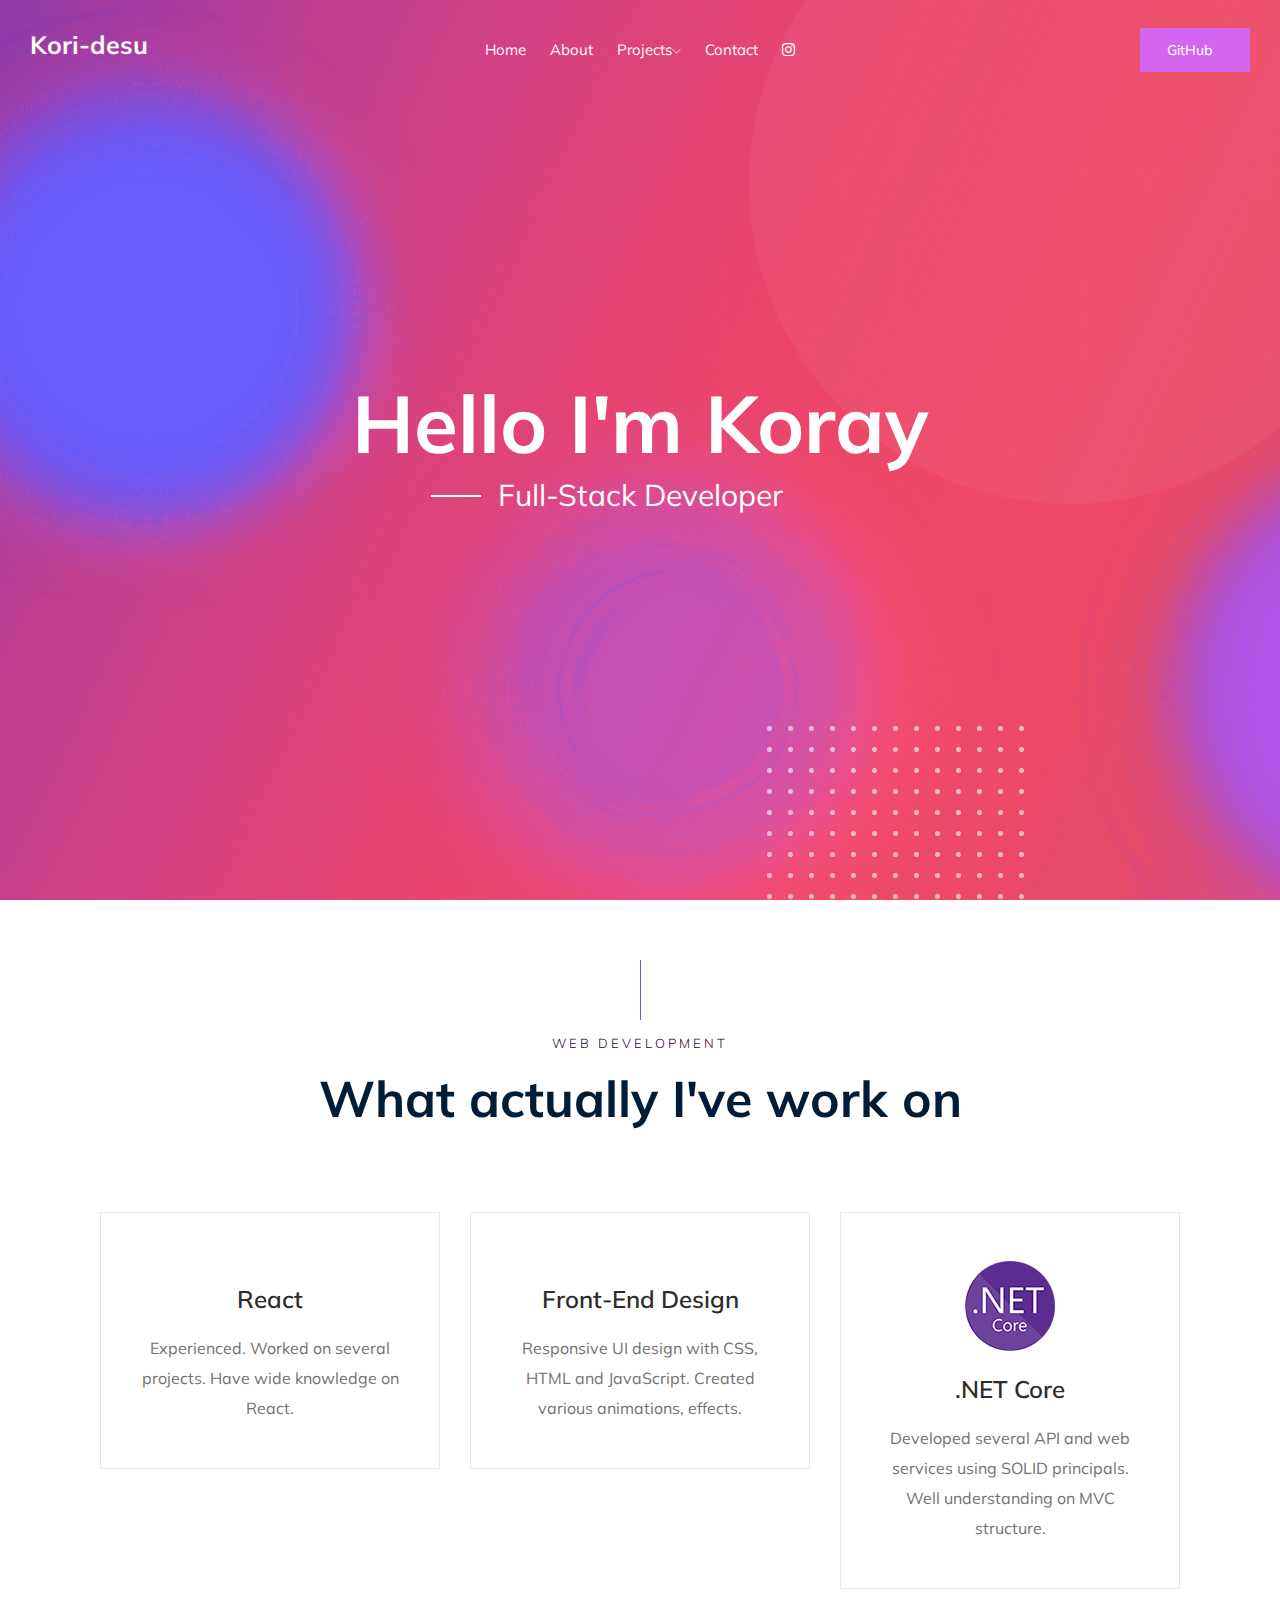
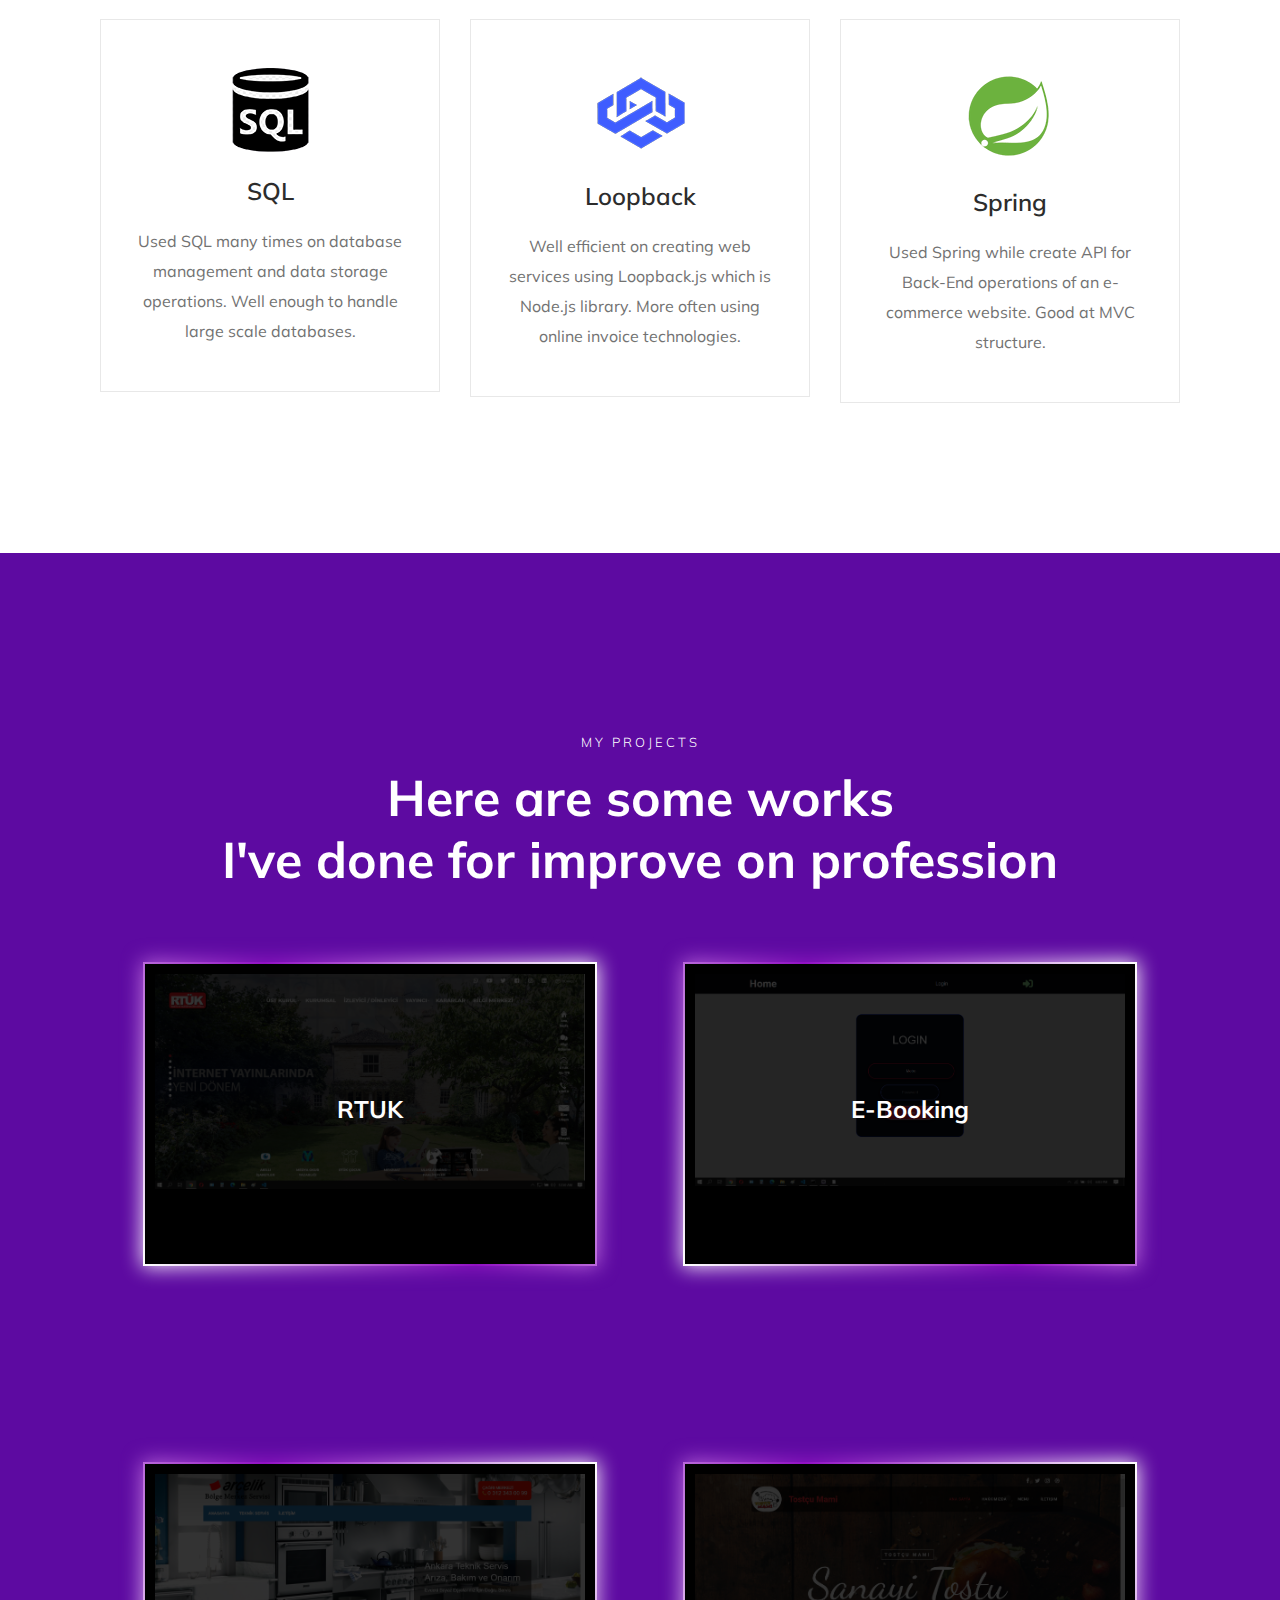
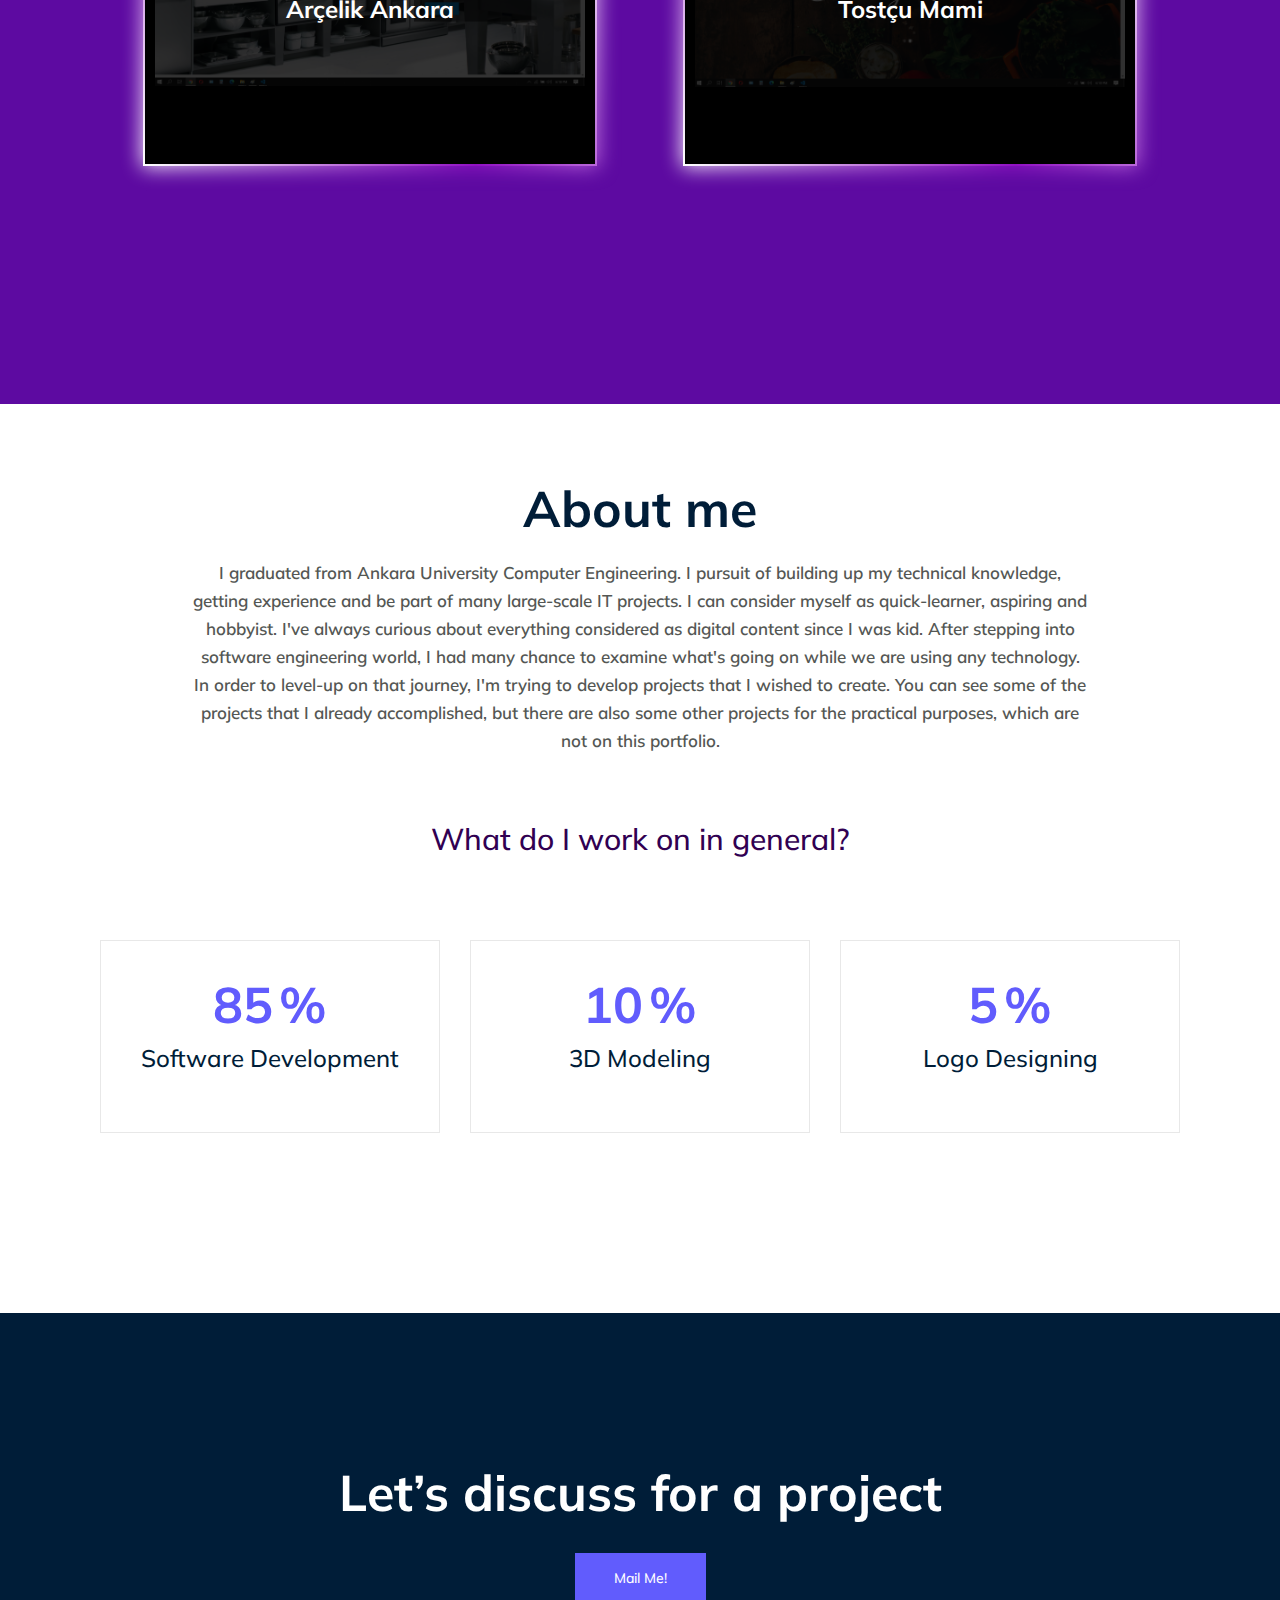
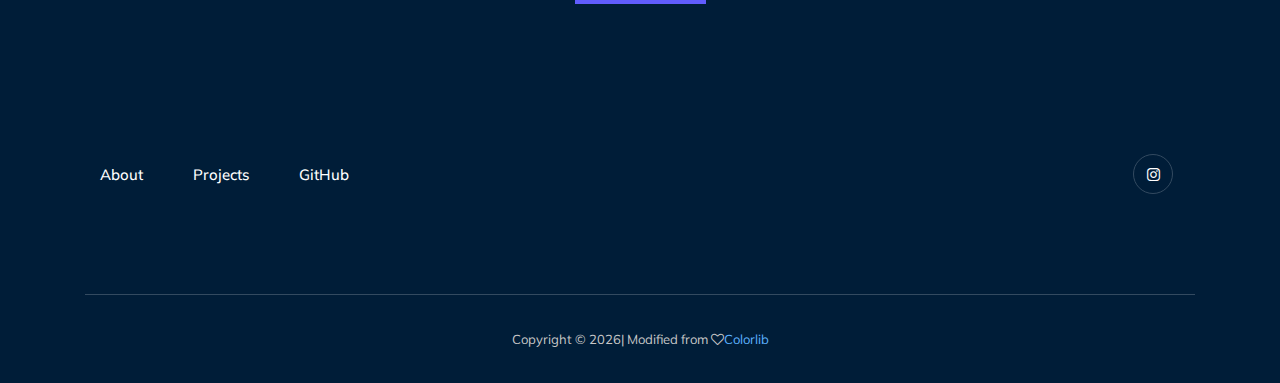
==== index.html @ 9b617339 "Mobile bug fixed" ====
<!doctype html>
<html class="no-js" lang="zxx">

<head>
    <meta charset="utf-8">
    <meta http-equiv="x-ua-compatible" content="ie=edge">
    <title>Kori-desu</title>
    <meta name="description" content="">
    <meta name="viewport" content="width=device-width, initial-scale=1">

    <!-- <link rel="manifest" href="site.webmanifest"> -->
    <!-- Place favicon.ico in the root directory -->

    <!-- CSS here -->
    <!-- <link href="/css/all.css" rel="stylesheet"> load all styles -->
    <link rel="stylesheet" href="css/bootstrap.min.css">
    <link rel="stylesheet" href="css/owl.carousel.min.css">
    <link rel="stylesheet" href="css/magnific-popup.css">
    <link rel="stylesheet" href="css/font-awesome.min.css">
    <link rel="stylesheet" href="css/themify-icons.css">
    <link rel="stylesheet" href="css/nice-select.css">
    <link rel="stylesheet" href="css/flaticon.css">
    <link rel="stylesheet" href="css/gijgo.css">
    <link rel="stylesheet" href="css/animate.min.css">
    <link rel="stylesheet" href="css/slick.css">
    <link rel="stylesheet" href="css/slicknav.css">
    <link rel="stylesheet" href="css/style.css">
    <!-- <link rel="stylesheet" href="css/responsive.css"> -->
</head>

<body>
    <!--[if lte IE 9]>
            <p class="browserupgrade">You are using an <strong>outdated</strong> browser. Please <a href="https://browsehappy.com/">upgrade your browser</a> to improve your experience and security.</p>
        <![endif]-->

    <!-- header-start -->
    <header>
        <div class="header-area ">
            <div id="sticky-header" class="main-header-area">
                <div class="container-fluid">
                    <!-- <h2>Kori,desu</h2> -->
                    <div class="row align-items-center" >
                        <div class="col-xl-3 col-lg-2">
                            <div class="logo">
                                <a href="index.html">
                                    <img src="" alt="">
                                </a>
                                <h2 class="baslik">Kori-desu</h2>
                            </div>
                        </div>
                        <div class="col-xl-6 col-lg-7">
                            <div class="main-menu  d-none d-lg-block">
                                <nav>
                                    <ul class="menu" id="navigation">
                                        <li><a class="active" href="index.html">Home</a></li>
                                        <li><a data-scroll href="#about">About</a></li>
                                        <li><a style="cursor: pointer;">Projects<i class="ti-angle-down"></i></a>
                                            <ul class="submenu">
                                                <li><a href="#projects">Software Projects</a></li>
                                                <li><a href="3DModels.html">3D Models</a></li>
                                            </ul>
                                        </li>
                                        <li><a href="#mailme">Contact</a></li>
                                        <!-- <li><a href="contact.html">My 3D Graphic Page</a></li> -->
                                        <li>
                                            <a href="https://www.instagram.com/kori_desu/"> <i class="fa fa-instagram" style="font-size: 15px;"></i> </a>
                                        </li>
                                    </ul>
                                </nav>
                            </div>
                        </div>
                        <div class="col-xl-3 col-lg-3 d-none d-lg-block">
                            <div class="Appointment">
                                <div class="book_btn d-none d-lg-block">
                                    <a href="https://github.com/koridesu">GitHub <i class="fab fa-github"></i></a>
                                </div>
                            </div>
                        </div>
                        <div class="col-12">
                            <div class="mobile_menu d-block d-lg-none"></div>
                        </div>
                    </div>

                </div>
            </div>
        </div>
    </header>
    <!-- header-end -->

    <!-- slider_area_start -->
    <div class="slider_area">
        <div class="single_slider  d-flex align-items-center slider_bg_1">
            <div class="shap_pattern d-none d-lg-block">
                <img src="img/about/grid.png" alt="">
            </div>

            <div class="container">
                <div class="row align-items-center">
                    <div class="col-xl-12">
                        <div class="slider_text text-center">
                            <h3>
                                Hello I'm Koray
                            </h3>
                            <span>Full-Stack Developer</span>
                        </div>
                    </div>
                </div>
            </div>
        </div>
    </div>
    <!-- slider_area_end -->



    <!-- service_area  -->
    <div class="service_area">
        <div class="container">
            <div class="row">
                <div class="col-xl-12">
                    <div class="section_title text-center mb-65">
                        <span>Web Development</span>
                        <h3>What actually I've work on </h3>
                    </div>
                </div>
            </div>
            <div class="row">
                <div class="col-xl-4 col-md-4">
                    <div class="single_service text-center">
                        <div class="icon">
                            <!-- <img src="img/svg_icon/1.svg" alt=""> -->
                            <i style="font-size: 90px; color: rgb(29, 165, 206);" class="fab fa-react"></i>
                        </div>
                        <h3>React</h3>
                        <p>Experienced. Worked on several projects. Have wide knowledge on React.</p>
                    </div>
                </div>
                <div class="col-xl-4 col-md-4">
                    <div class="single_service text-center">
                        <div class="icon">

                            <i style="font-size: 90px; color: rgb(40, 140, 197);" class="fab fa-css3-alt"></i>

                        </div>
                        <h3>Front-End Design</h3>
                        <p>Responsive UI design with CSS, HTML and JavaScript. Created various animations, effects.</p>
                    </div>
                </div>
                <div class="col-xl-4 col-md-4">
                    <div class="single_service text-center">
                        <div class="icon">
                            <img src="img/svg_icon/asp.net_logo.png" alt="">
                        </div>
                        <h3>.NET Core</h3>
                        <p>Developed several API and web services using SOLID principals. Well understanding on MVC structure.</p>
                    </div>
                </div>
            </div>
            <div class="row">
                <div class="col-xl-4 col-md-4">
                    <div class="single_service text-center">
                        <div class="icon">
                            <img src="img/svg_icon/sql.png" alt="">
                        </div>
                        <h3>SQL
                        </h3>
                        <p>Used SQL many times on database management and data storage operations. Well enough to handle large scale databases.</p>
                    </div>
                </div>
                <div class="col-xl-4 col-md-4">
                    <div class="single_service text-center">
                        <div class="icon">
                            <img src="img/svg_icon/loopback.png" alt="">
                        </div>
                        <h3>Loopback</h3>
                        <p>Well efficient on creating web services using Loopback.js which is Node.js library. More often using online invoice technologies. </p>
                    </div>
                </div>
                <div class="col-xl-4 col-md-4 ">
                    <div class="single_service text-center">
                        <div class="icon">
                            <img src="img/svg_icon/spring.png" alt="">
                        </div>
                        <h3>Spring</h3>
                        <p>Used Spring while create API for Back-End operations of an e-commerce website. Good at MVC structure.</p>
                    </div>
                </div>
            </div>
        </div>
    </div>
    <!--/ service_area  -->

    <!-- portfolio_area -->
    <div class="portfolio_area portfolio_bg_1" id="projects">
        <div class="container">
            <div class="row">
                <div class="col-xl-12">
                    <div class="section_title white_text text-center">
                        <span>My Projects</span>
                        <h3>Here are some works <br> I've done for improve on profession</h3>
                    </div>
                    <!-- project area -->
                    <div class="row">
                        <div class="col-xl-6 col-md-12 col-lg-6 ">
                            <div class="project-holder">
                                <div class="project-card">
                                    <div class="imgBox">
                                        <a href="img/portfolio/Adsız.png" class="popup popup-image"> <img src="img/portfolio/Adsız.png" alt=""> </a>
                                    </div>
                                    <div class="project-content">
                                        <div>
                                            <h3>RTUK</h3>
                                            <p>RTUK website project which is React based spa. I was contributer of the project while I've working with "Piksel Bilişim". I just made a non-official prototype of old version for exhibition because codes and
                                                repository are absolute private. </p>
                                            <a href="e-booking.html">Read More</a>
                                        </div>
                                    </div>
                                </div>
                            </div>
                        </div>

                        <div class="col-xl-6 col-md-12 col-lg-6 ">
                            <div class="project-holder">
                                <div class="project-card">
                                    <div class="imgBox">
                                        <a href="img/E-Booking Admin panel/thumbnail.png" class="popup popup-image"><img src="img/E-Booking Admin panel/thumbnail.png" alt=""> </a>
                                    </div>
                                    <div class="project-content">
                                        <div>
                                            <h3>E-Booking</h3>
                                            <p>This project covers React-made user interface, Spring-made web service, Mysql database and again React-made admin panel. </p>
                                            <a href="e-booking.html">Read More</a>
                                        </div>
                                    </div>
                                </div>
                            </div>
                        </div>
                    </div>
                    <div class="row">
                        <div class="col-xl-6 col-md-12 col-lg-6">
                            <div class="project-holder">
                                <div class="project-card">
                                    <div class="imgBox">
                                        <a href="img/Arçelik/thumbnail.png" class="popup popup-image"> <img src="img/Arçelik/thumbnail.png" alt=""> </a>
                                    </div>
                                    <div class="project-content">
                                        <div>
                                            <h3>Arçelik Ankara</h3>
                                            <p>Not my project. I just revised. Added and changed some features, specialized design a bit.</p>
                                            <a href="e-booking.html">Read More</a>
                                        </div>
                                    </div>
                                </div>
                            </div>
                        </div>

                        <div class="col-xl-6 col-md-12 col-lg-6">
                            <div class="project-holder">
                                <div class="project-card">
                                    <div class="imgBox">
                                        <a href="img/TostcuMami/thumbnail.png" class="popup popup-image"><img src="img/TostcuMami/thumbnail.png" alt=""> </a>
                                    </div>
                                    <div class="project-content">
                                        <div>
                                            <h3>Tostçu Mami</h3>
                                            <p>Briefly flavor theme design. For promotional needs but not published yet.</p>
                                            <a href="e-booking.html">Read More</a>
                                        </div>
                                    </div>
                                </div>
                            </div>
                        </div>
                    </div>

                    <!-- / project area -->
                </div>
            </div>
        </div>
    </div>
    <!--/ portfolio_area -->



    <!-- about_me  -->
    <div class="about_me" id="about">
        <!-- <div class="about_large_title d-none d-lg-block">
                About
        </div> -->

        <div class="container">
            <div class="row align-items-center">
                <div class="col-xl-10 col-md-10 offset-xl-1 offset-md-1  ">
                    <div class="about_e_details">
                        <h3>About me</h3>
                        <p>I graduated from Ankara University Computer Engineering. I pursuit of building up my technical knowledge, getting experience and be part of many large-scale IT projects. I can consider myself as quick-learner, aspiring and hobbyist.
                            I've always curious about everything considered as digital content since I was kid. After stepping into software engineering world, I had many chance to examine what's going on while we are using any technology. In order to
                            level-up on that journey, I'm trying to develop projects that I wished to create. You can see some of the projects that I already accomplished, but there are also some other projects for the practical purposes, which are not
                            on this portfolio.
                        </p>
                        <!-- <div class="section_title text-center ">
                            <h2>What do I work on in general?</h2>
                            <h2>How often do I deal with them?</h2>
                            <p> </p>


                        </div> -->
                    </div>
                </div>
            </div>
        </div>
        <!-- statistic field -->

        <div class="row" style="margin-top: 30px;">
            <div class="col-xl-12">

                <div class="section_title text-center ">
                    <h2>What do I work on in general?</h2>
                </div>
                <div class="counter_area">
                    <div class="container">
                        <div class="row">
                            <div class="col-xl-4 col-md-4">
                                <div class="single_counter text-center">
                                    <h3>
                                        <span class="counter"> 85</span> <span>%</span>
                                    </h3>
                                    <h3>Software Development</h3>
                                </div>
                            </div>
                            <div class="col-xl-4 col-md-4">
                                <div class="single_counter text-center">
                                    <h3>
                                        <span class="counter"> 10</span> <span>%</span>
                                    </h3>
                                    <h3>3D Modeling</h3>
                                </div>
                            </div>
                            <div class="col-xl-4 col-md-4">
                                <div class="single_counter text-center">
                                    <h3>
                                        <span class="counter"> 5</span> <span>%</span>
                                    </h3>
                                    <h3>Logo Designing</h3>
                                </div>
                            </div>
                        </div>
                    </div>
                </div>
            </div>
        </div>

        <!-- statistic field end-->

    </div>
    <!--/ about_me  -->




    <div class="discuss_projects" id="mailme">
        <div class="container">
            <div class="row">
                <div class="col-xl-12">
                    <div class="project_text text-center">
                        <h3>Let’s discuss for a project</h3>
                        <p></p>
                        <a href="mailto:korayyaman07@gmail.com" class="boxed-btn3" target="_blank">Mail Me!</a>
                    </div>
                </div>
            </div>
        </div>
    </div>

    <!-- footer start -->
    <footer class="footer">
        <div class="footer_top">
            <div class="container">
                <div class="row align-items-center">
                    <div class="col-xl-6 col-md-6">
                        <div class="menu_links">
                            <ul>
                                <li><a href="#about">About</a></li>
                                <li><a href="#projects">Projects</a></li>
                                <li><a href="https://github.com/koridesu">GitHub</a></li>
                            </ul>
                        </div>
                    </div>
                    <div class="col-xl-6 col-md-6">
                        <div class="socail_links">
                            <ul>
                                <!-- <li>
                                    <a href="#"> <i class="fa fa-facebook"></i> </a>
                                </li> -->
                                <!-- <li>
                                    <a href="#"> <i class="fa fa-twitter"></i> </a>
                                </li> -->
                                <li>
                                    <a href="https://www.instagram.com/kori_desu/"> <i class="fa fa-instagram"></i> </a>
                                </li>
                                <!-- <li>
                                    <a href="#"> <i class="fa fa-google-plus"></i> </a>
                                </li> -->
                            </ul>
                        </div>
                    </div>
                </div>
            </div>
        </div>
        <div class="copy-right_text">
            <div class="container">
                <div class="footer_border"></div>
                <div class="row">
                    <div class="col-xl-12">
                        <p class="copy_right text-center">
                            <!-- Link back to Colorlib can't be removed. Template is licensed under CC BY 3.0. -->
                            Copyright &copy;
                            <script>
                                document.write(new Date().getFullYear());
                            </script>| Modified from <i class="fa fa-heart-o" aria-hidden="true"></i><a href="https://colorlib.com" target="_blank">Colorlib</a>
                            <!-- Link back to Colorlib can't be removed. Template is licensed under CC BY 3.0. -->
                        </p>
                    </div>
                </div>
            </div>
        </div>
    </footer>
    <!--/ footer end  -->

    <!-- JS here -->
    <script src="js/vendor/modernizr-3.5.0.min.js"></script>
    <script src="js/vendor/jquery-1.12.4.min.js"></script>
    <script src="js/popper.min.js"></script>
    <script src="js/bootstrap.min.js"></script>
    <script src="js/owl.carousel.min.js"></script>
    <script src="js/isotope.pkgd.min.js"></script>
    <script src="js/ajax-form.js"></script>
    <script src="js/waypoints.min.js"></script>
    <script src="js/jquery.counterup.min.js"></script>
    <script src="js/imagesloaded.pkgd.min.js"></script>
    <script src="js/scrollIt.js"></script>
    <script src="js/jquery.scrollUp.min.js"></script>
    <script src="js/wow.min.js"></script>
    <script src="js/nice-select.min.js"></script>
    <script src="js/jquery.slicknav.min.js"></script>
    <script src="js/jquery.magnific-popup.min.js"></script>
    <script src="js/plugins.js"></script>
    <script src="js/gijgo.min.js"></script>

    <!--contact js-->
    <script src="js/contact.js"></script>
    <script src="js/jquery.ajaxchimp.min.js"></script>
    <script src="js/jquery.form.js"></script>
    <script src="js/jquery.validate.min.js"></script>
    <script src="js/mail-script.js"></script>
    <script src="https://kit.fontawesome.com/30a2c29985.js" crossorigin="anonymous"></script>
    <script src="js/main.js"></script>
    <script src="js/smooth-scroll.polyfills.js"></script>
    <script>
        var scroll = new SmoothScroll('a[href*="#"]', {
            speed: 500
        });
    </script>
</body>

</html>
---- css/themify-icons.css ----
@font-face {
	font-family: 'themify';
	src:url('../fonts/themify.eot?-fvbane');
	src:url('../fonts/themify.eot?#iefix-fvbane') format('embedded-opentype'),
		url('../fonts/themify.woff?-fvbane') format('woff'),
		url('../fonts/themify.ttf?-fvbane') format('truetype'),
		url('../fonts/themify.svg?-fvbane#themify') format('svg');
	font-weight: normal;
	font-style: normal;
}

[class^="ti-"], [class*=" ti-"] {
	font-family: 'themify';
	/* speak: none; */
	font-style: normal;
	font-weight: normal;
	font-variant: normal;
	text-transform: none;
	line-height: 1;

	/* Better Font Rendering =========== */
	-webkit-font-smoothing: antialiased;
	-moz-osx-font-smoothing: grayscale;
}

.ti-wand:before {
	content: "\e600";
}
.ti-volume:before {
	content: "\e601";
}
.ti-user:before {
	content: "\e602";
}
.ti-unlock:before {
	content: "\e603";
}
.ti-unlink:before {
	content: "\e604";
}
.ti-trash:before {
	content: "\e605";
}
.ti-thought:before {
	content: "\e606";
}
.ti-target:before {
	content: "\e607";
}
.ti-tag:before {
	content: "\e608";
}
.ti-tablet:before {
	content: "\e609";
}
.ti-star:before {
	content: "\e60a";
}
.ti-spray:before {
	content: "\e60b";
}
.ti-signal:before {
	content: "\e60c";
}
.ti-shopping-cart:before {
	content: "\e60d";
}
.ti-shopping-cart-full:before {
	content: "\e60e";
}
.ti-settings:before {
	content: "\e60f";
}
.ti-search:before {
	content: "\e610";
}
.ti-zoom-in:before {
	content: "\e611";
}
.ti-zoom-out:before {
	content: "\e612";
}
.ti-cut:before {
	content: "\e613";
}
.ti-ruler:before {
	content: "\e614";
}
.ti-ruler-pencil:before {
	content: "\e615";
}
.ti-ruler-alt:before {
	content: "\e616";
}
.ti-bookmark:before {
	content: "\e617";
}
.ti-bookmark-alt:before {
	content: "\e618";
}
.ti-reload:before {
	content: "\e619";
}
.ti-plus:before {
	content: "\e61a";
}
.ti-pin:before {
	content: "\e61b";
}
.ti-pencil:before {
	content: "\e61c";
}
.ti-pencil-alt:before {
	content: "\e61d";
}
.ti-paint-roller:before {
	content: "\e61e";
}
.ti-paint-bucket:before {
	content: "\e61f";
}
.ti-na:before {
	content: "\e620";
}
.ti-mobile:before {
	content: "\e621";
}
.ti-minus:before {
	content: "\e622";
}
.ti-medall:before {
	content: "\e623";
}
.ti-medall-alt:before {
	content: "\e624";
}
.ti-marker:before {
	content: "\e625";
}
.ti-marker-alt:before {
	content: "\e626";
}
.ti-arrow-up:before {
	content: "\e627";
}
.ti-arrow-right:before {
	content: "\e628";
}
.ti-arrow-left:before {
	content: "\e629";
}
.ti-arrow-down:before {
	content: "\e62a";
}
.ti-lock:before {
	content: "\e62b";
}
.ti-location-arrow:before {
	content: "\e62c";
}
.ti-link:before {
	content: "\e62d";
}
.ti-layout:before {
	content: "\e62e";
}
.ti-layers:before {
	content: "\e62f";
}
.ti-layers-alt:before {
	content: "\e630";
}
.ti-key:before {
	content: "\e631";
}
.ti-import:before {
	content: "\e632";
}
.ti-image:before {
	content: "\e633";
}
.ti-heart:before {
	content: "\e634";
}
.ti-heart-broken:before {
	content: "\e635";
}
.ti-hand-stop:before {
	content: "\e636";
}
.ti-hand-open:before {
	content: "\e637";
}
.ti-hand-drag:before {
	content: "\e638";
}
.ti-folder:before {
	content: "\e639";
}
.ti-flag:before {
	content: "\e63a";
}
.ti-flag-alt:before {
	content: "\e63b";
}
.ti-flag-alt-2:before {
	content: "\e63c";
}
.ti-eye:before {
	content: "\e63d";
}
.ti-export:before {
	content: "\e63e";
}
.ti-exchange-vertical:before {
	content: "\e63f";
}
.ti-desktop:before {
	content: "\e640";
}
.ti-cup:before {
	content: "\e641";
}
.ti-crown:before {
	content: "\e642";
}
.ti-comments:before {
	content: "\e643";
}
.ti-comment:before {
	content: "\e644";
}
.ti-comment-alt:before {
	content: "\e645";
}
.ti-close:before {
	content: "\e646";
}
.ti-clip:before {
	content: "\e647";
}
.ti-angle-up:before {
	content: "\e648";
}
.ti-angle-right:before {
	content: "\e649";
}
.ti-angle-left:before {
	content: "\e64a";
}
.ti-angle-down:before {
	content: "\e64b";
}
.ti-check:before {
	content: "\e64c";
}
.ti-check-box:before {
	content: "\e64d";
}
.ti-camera:before {
	content: "\e64e";
}
.ti-announcement:before {
	content: "\e64f";
}
.ti-brush:before {
	content: "\e650";
}
.ti-briefcase:before {
	content: "\e651";
}
.ti-bolt:before {
	content: "\e652";
}
.ti-bolt-alt:before {
	content: "\e653";
}
.ti-blackboard:before {
	content: "\e654";
}
.ti-bag:before {
	content: "\e655";
}
.ti-move:before {
	content: "\e656";
}
.ti-arrows-vertical:before {
	content: "\e657";
}
.ti-arrows-horizontal:before {
	content: "\e658";
}
.ti-fullscreen:before {
	content: "\e659";
}
.ti-arrow-top-right:before {
	content: "\e65a";
}
.ti-arrow-top-left:before {
	content: "\e65b";
}
.ti-arrow-circle-up:before {
	content: "\e65c";
}
.ti-arrow-circle-right:before {
	content: "\e65d";
}
.ti-arrow-circle-left:before {
	content: "\e65e";
}
.ti-arrow-circle-down:before {
	content: "\e65f";
}
.ti-angle-double-up:before {
	content: "\e660";
}
.ti-angle-double-right:before {
	content: "\e661";
}
.ti-angle-double-left:before {
	content: "\e662";
}
.ti-angle-double-down:before {
	content: "\e663";
}
.ti-zip:before {
	content: "\e664";
}
.ti-world:before {
	content: "\e665";
}
.ti-wheelchair:before {
	content: "\e666";
}
.ti-view-list:before {
	content: "\e667";
}
.ti-view-list-alt:before {
	content: "\e668";
}
.ti-view-grid:before {
	content: "\e669";
}
.ti-uppercase:before {
	content: "\e66a";
}
.ti-upload:before {
	content: "\e66b";
}
.ti-underline:before {
	content: "\e66c";
}
.ti-truck:before {
	content: "\e66d";
}
.ti-timer:before {
	content: "\e66e";
}
.ti-ticket:before {
	content: "\e66f";
}
.ti-thumb-up:before {
	content: "\e670";
}
.ti-thumb-down:before {
	content: "\e671";
}
.ti-text:before {
	content: "\e672";
}
.ti-stats-up:before {
	content: "\e673";
}
.ti-stats-down:before {
	content: "\e674";
}
.ti-split-v:before {
	content: "\e675";
}
.ti-split-h:before {
	content: "\e676";
}
.ti-smallcap:before {
	content: "\e677";
}
.ti-shine:before {
	content: "\e678";
}
.ti-shift-right:before {
	content: "\e679";
}
.ti-shift-left:before {
	content: "\e67a";
}
.ti-shield:before {
	content: "\e67b";
}
.ti-notepad:before {
	content: "\e67c";
}
.ti-server:before {
	content: "\e67d";
}
.ti-quote-right:before {
	content: "\e67e";
}
.ti-quote-left:before {
	content: "\e67f";
}
.ti-pulse:before {
	content: "\e680";
}
.ti-printer:before {
	content: "\e681";
}
.ti-power-off:before {
	content: "\e682";
}
.ti-plug:before {
	content: "\e683";
}
.ti-pie-chart:before {
	content: "\e684";
}
.ti-paragraph:before {
	content: "\e685";
}
.ti-panel:before {
	content: "\e686";
}
.ti-package:before {
	content: "\e687";
}
.ti-music:before {
	content: "\e688";
}
.ti-music-alt:before {
	content: "\e689";
}
.ti-mouse:before {
	content: "\e68a";
}
.ti-mouse-alt:before {
	content: "\e68b";
}
.ti-money:before {
	content: "\e68c";
}
.ti-microphone:before {
	content: "\e68d";
}
.ti-menu:before {
	content: "\e68e";
}
.ti-menu-alt:before {
	content: "\e68f";
}
.ti-map:before {
	content: "\e690";
}
.ti-map-alt:before {
	content: "\e691";
}
.ti-loop:before {
	content: "\e692";
}
.ti-location-pin:before {
	content: "\e693";
}
.ti-list:before {
	content: "\e694";
}
.ti-light-bulb:before {
	content: "\e695";
}
.ti-Italic:before {
	content: "\e696";
}
.ti-info:before {
	content: "\e697";
}
.ti-infinite:before {
	content: "\e698";
}
.ti-id-badge:before {
	content: "\e699";
}
.ti-hummer:before {
	content: "\e69a";
}
.ti-home:before {
	content: "\e69b";
}
.ti-help:before {
	content: "\e69c";
}
.ti-headphone:before {
	content: "\e69d";
}
.ti-harddrives:before {
	content: "\e69e";
}
.ti-harddrive:before {
	content: "\e69f";
}
.ti-gift:before {
	content: "\e6a0";
}
.ti-game:before {
	content: "\e6a1";
}
.ti-filter:before {
	content: "\e6a2";
}
.ti-files:before {
	content: "\e6a3";
}
.ti-file:before {
	content: "\e6a4";
}
.ti-eraser:before {
	content: "\e6a5";
}
.ti-envelope:before {
	content: "\e6a6";
}
.ti-download:before {
	content: "\e6a7";
}
.ti-direction:before {
	content: "\e6a8";
}
.ti-direction-alt:before {
	content: "\e6a9";
}
.ti-dashboard:before {
	content: "\e6aa";
}
.ti-control-stop:before {
	content: "\e6ab";
}
.ti-control-shuffle:before {
	content: "\e6ac";
}
.ti-control-play:before {
	content: "\e6ad";
}
.ti-control-pause:before {
	content: "\e6ae";
}
.ti-control-forward:before {
	content: "\e6af";
}
.ti-control-backward:before {
	content: "\e6b0";
}
.ti-cloud:before {
	content: "\e6b1";
}
.ti-cloud-up:before {
	content: "\e6b2";
}
.ti-cloud-down:before {
	content: "\e6b3";
}
.ti-clipboard:before {
	content: "\e6b4";
}
.ti-car:before {
	content: "\e6b5";
}
.ti-calendar:before {
	content: "\e6b6";
}
.ti-book:before {
	content: "\e6b7";
}
.ti-bell:before {
	content: "\e6b8";
}
.ti-basketball:before {
	content: "\e6b9";
}
.ti-bar-chart:before {
	content: "\e6ba";
}
.ti-bar-chart-alt:before {
	content: "\e6bb";
}
.ti-back-right:before {
	content: "\e6bc";
}
.ti-back-left:before {
	content: "\e6bd";
}
.ti-arrows-corner:before {
	content: "\e6be";
}
.ti-archive:before {
	content: "\e6bf";
}
.ti-anchor:before {
	content: "\e6c0";
}
.ti-align-right:before {
	content: "\e6c1";
}
.ti-align-left:before {
	content: "\e6c2";
}
.ti-align-justify:before {
	content: "\e6c3";
}
.ti-align-center:before {
	content: "\e6c4";
}
.ti-alert:before {
	content: "\e6c5";
}
.ti-alarm-clock:before {
	content: "\e6c6";
}
.ti-agenda:before {
	content: "\e6c7";
}
.ti-write:before {
	content: "\e6c8";
}
.ti-window:before {
	content: "\e6c9";
}
.ti-widgetized:before {
	content: "\e6ca";
}
.ti-widget:before {
	content: "\e6cb";
}
.ti-widget-alt:before {
	content: "\e6cc";
}
.ti-wallet:before {
	content: "\e6cd";
}
.ti-video-clapper:before {
	content: "\e6ce";
}
.ti-video-camera:before {
	content: "\e6cf";
}
.ti-vector:before {
	content: "\e6d0";
}
.ti-themify-logo:before {
	content: "\e6d1";
}
.ti-themify-favicon:before {
	content: "\e6d2";
}
.ti-themify-favicon-alt:before {
	content: "\e6d3";
}
.ti-support:before {
	content: "\e6d4";
}
.ti-stamp:before {
	content: "\e6d5";
}
.ti-split-v-alt:before {
	content: "\e6d6";
}
.ti-slice:before {
	content: "\e6d7";
}
.ti-shortcode:before {
	content: "\e6d8";
}
.ti-shift-right-alt:before {
	content: "\e6d9";
}
.ti-shift-left-alt:before {
	content: "\e6da";
}
.ti-ruler-alt-2:before {
	content: "\e6db";
}
.ti-receipt:before {
	content: "\e6dc";
}
.ti-pin2:before {
	content: "\e6dd";
}
.ti-pin-alt:before {
	content: "\e6de";
}
.ti-pencil-alt2:before {
	content: "\e6df";
}
.ti-palette:before {
	content: "\e6e0";
}
.ti-more:before {
	content: "\e6e1";
}
.ti-more-alt:before {
	content: "\e6e2";
}
.ti-microphone-alt:before {
	content: "\e6e3";
}
.ti-magnet:before {
	content: "\e6e4";
}
.ti-line-double:before {
	content: "\e6e5";
}
.ti-line-dotted:before {
	content: "\e6e6";
}
.ti-line-dashed:before {
	content: "\e6e7";
}
.ti-layout-width-full:before {
	content: "\e6e8";
}
.ti-layout-width-default:before {
	content: "\e6e9";
}
.ti-layout-width-default-alt:before {
	content: "\e6ea";
}
.ti-layout-tab:before {
	content: "\e6eb";
}
.ti-layout-tab-window:before {
	content: "\e6ec";
}
.ti-layout-tab-v:before {
	content: "\e6ed";
}
.ti-layout-tab-min:before {
	content: "\e6ee";
}
.ti-layout-slider:before {
	content: "\e6ef";
}
.ti-layout-slider-alt:before {
	content: "\e6f0";
}
.ti-layout-sidebar-right:before {
	content: "\e6f1";
}
.ti-layout-sidebar-none:before {
	content: "\e6f2";
}
.ti-layout-sidebar-left:before {
	content: "\e6f3";
}
.ti-layout-placeholder:before {
	content: "\e6f4";
}
.ti-layout-menu:before {
	content: "\e6f5";
}
.ti-layout-menu-v:before {
	content: "\e6f6";
}
.ti-layout-menu-separated:before {
	content: "\e6f7";
}
.ti-layout-menu-full:before {
	content: "\e6f8";
}
.ti-layout-media-right-alt:before {
	content: "\e6f9";
}
.ti-layout-media-right:before {
	content: "\e6fa";
}
.ti-layout-media-overlay:before {
	content: "\e6fb";
}
.ti-layout-media-overlay-alt:before {
	content: "\e6fc";
}
.ti-layout-media-overlay-alt-2:before {
	content: "\e6fd";
}
.ti-layout-media-left-alt:before {
	content: "\e6fe";
}
.ti-layout-media-left:before {
	content: "\e6ff";
}
.ti-layout-media-center-alt:before {
	content: "\e700";
}
.ti-layout-media-center:before {
	content: "\e701";
}
.ti-layout-list-thumb:before {
	content: "\e702";
}
.ti-layout-list-thumb-alt:before {
	content: "\e703";
}
.ti-layout-list-post:before {
	content: "\e704";
}
.ti-layout-list-large-image:before {
	content: "\e705";
}
.ti-layout-line-solid:before {
	content: "\e706";
}
.ti-layout-grid4:before {
	content: "\e707";
}
.ti-layout-grid3:before {
	content: "\e708";
}
.ti-layout-grid2:before {
	content: "\e709";
}
.ti-layout-grid2-thumb:before {
	content: "\e70a";
}
.ti-layout-cta-right:before {
	content: "\e70b";
}
.ti-layout-cta-left:before {
	content: "\e70c";
}
.ti-layout-cta-center:before {
	content: "\e70d";
}
.ti-layout-cta-btn-right:before {
	content: "\e70e";
}
.ti-layout-cta-btn-left:before {
	content: "\e70f";
}
.ti-layout-column4:before {
	content: "\e710";
}
.ti-layout-column3:before {
	content: "\e711";
}
.ti-layout-column2:before {
	content: "\e712";
}
.ti-layout-accordion-separated:before {
	content: "\e713";
}
.ti-layout-accordion-merged:before {
	content: "\e714";
}
.ti-layout-accordion-list:before {
	content: "\e715";
}
.ti-ink-pen:before {
	content: "\e716";
}
.ti-info-alt:before {
	content: "\e717";
}
.ti-help-alt:before {
	content: "\e718";
}
.ti-headphone-alt:before {
	content: "\e719";
}
.ti-hand-point-up:before {
	content: "\e71a";
}
.ti-hand-point-right:before {
	content: "\e71b";
}
.ti-hand-point-left:before {
	content: "\e71c";
}
.ti-hand-point-down:before {
	content: "\e71d";
}
.ti-gallery:before {
	content: "\e71e";
}
.ti-face-smile:before {
	content: "\e71f";
}
.ti-face-sad:before {
	content: "\e720";
}
.ti-credit-card:before {
	content: "\e721";
}
.ti-control-skip-forward:before {
	content: "\e722";
}
.ti-control-skip-backward:before {
	content: "\e723";
}
.ti-control-record:before {
	content: "\e724";
}
.ti-control-eject:before {
	content: "\e725";
}
.ti-comments-smiley:before {
	content: "\e726";
}
.ti-brush-alt:before {
	content: "\e727";
}
.ti-youtube:before {
	content: "\e728";
}
.ti-vimeo:before {
	content: "\e729";
}
.ti-twitter:before {
	content: "\e72a";
}
.ti-time:before {
	content: "\e72b";
}
.ti-tumblr:before {
	content: "\e72c";
}
.ti-skype:before {
	content: "\e72d";
}
.ti-share:before {
	content: "\e72e";
}
.ti-share-alt:before {
	content: "\e72f";
}
.ti-rocket:before {
	content: "\e730";
}
.ti-pinterest:before {
	content: "\e731";
}
.ti-new-window:before {
	content: "\e732";
}
.ti-microsoft:before {
	content: "\e733";
}
.ti-list-ol:before {
	content: "\e734";
}
.ti-linkedin:before {
	content: "\e735";
}
.ti-layout-sidebar-2:before {
	content: "\e736";
}
.ti-layout-grid4-alt:before {
	content: "\e737";
}
.ti-layout-grid3-alt:before {
	content: "\e738";
}
.ti-layout-grid2-alt:before {
	content: "\e739";
}
.ti-layout-column4-alt:before {
	content: "\e73a";
}
.ti-layout-column3-alt:before {
	content: "\e73b";
}
.ti-layout-column2-alt:before {
	content: "\e73c";
}
.ti-instagram:before {
	content: "\e73d";
}
.ti-google:before {
	content: "\e73e";
}
.ti-github:before {
	content: "\e73f";
}
.ti-flickr:before {
	content: "\e740";
}
.ti-facebook:before {
	content: "\e741";
}
.ti-dropbox:before {
	content: "\e742";
}
.ti-dribbble:before {
	content: "\e743";
}
.ti-apple:before {
	content: "\e744";
}
.ti-android:before {
	content: "\e745";
}
.ti-save:before {
	content: "\e746";
}
.ti-save-alt:before {
	content: "\e747";
}
.ti-yahoo:before {
	content: "\e748";
}
.ti-wordpress:before {
	content: "\e749";
}
.ti-vimeo-alt:before {
	content: "\e74a";
}
.ti-twitter-alt:before {
	content: "\e74b";
}
.ti-tumblr-alt:before {
	content: "\e74c";
}
.ti-trello:before {
	content: "\e74d";
}
.ti-stack-overflow:before {
	content: "\e74e";
}
.ti-soundcloud:before {
	content: "\e74f";
}
.ti-sharethis:before {
	content: "\e750";
}
.ti-sharethis-alt:before {
	content: "\e751";
}
.ti-reddit:before {
	content: "\e752";
}
.ti-pinterest-alt:before {
	content: "\e753";
}
.ti-microsoft-alt:before {
	content: "\e754";
}
.ti-linux:before {
	content: "\e755";
}
.ti-jsfiddle:before {
	content: "\e756";
}
.ti-joomla:before {
	content: "\e757";
}
.ti-html5:before {
	content: "\e758";
}
.ti-flickr-alt:before {
	content: "\e759";
}
.ti-email:before {
	content: "\e75a";
}
.ti-drupal:before {
	content: "\e75b";
}
.ti-dropbox-alt:before {
	content: "\e75c";
}
.ti-css3:before {
	content: "\e75d";
}
.ti-rss:before {
	content: "\e75e";
}
.ti-rss-alt:before {
	content: "\e75f";
}
---- css/nice-select.css ----
.nice-select {
  -webkit-tap-highlight-color: transparent;
  background-color: #fff;
  border-radius: 5px;
  border: solid 1px #e8e8e8;
  box-sizing: border-box;
  clear: both;
  cursor: pointer;
  display: block;
  float: left;
  font-family: inherit;
  font-size: 14px;
  font-weight: normal;
  height: 42px;
  line-height: 40px;
  outline: none;
  padding-left: 18px;
  padding-right: 30px;
  position: relative;
  text-align: left !important;
  -webkit-transition: all 0.2s ease-in-out;
  transition: all 0.2s ease-in-out;
  -webkit-user-select: none;
     -moz-user-select: none;
      -ms-user-select: none;
          user-select: none;
  white-space: nowrap;
  width: auto; }
  .nice-select:hover {
    border-color: #dbdbdb; }
  .nice-select:active, .nice-select.open, .nice-select:focus {
    border-color: #999; }


  .nice-select.disabled {
    border-color: #ededed;
    color: #999;
    pointer-events: none; }
    .nice-select.disabled:after {
      border-color: #cccccc; }
  .nice-select.wide {
    width: 100%; }
    .nice-select.wide .list {
      left: 0 !important;
      right: 0 !important; }
  .nice-select.right {
    float: right; }
    .nice-select.right .list {
      left: auto;
      right: 0; }
  .nice-select.small {
    font-size: 12px;
    height: 36px;
    line-height: 34px; }
    .nice-select.small:after {
      height: 4px;
      width: 4px; }
    .nice-select.small .option {
      line-height: 34px;
      min-height: 34px; }
  .nice-select .list {
    background-color: #fff;
    border-radius: 5px;
    box-shadow: 0 0 0 1px rgba(68, 68, 68, 0.11);
    box-sizing: border-box;
    margin-top: 4px;
    opacity: 0;
    overflow: hidden;
    padding: 0;
    pointer-events: none;
    position: absolute;
    top: 100%;
    left: 0;
    -webkit-transform-origin: 50% 0;
        -ms-transform-origin: 50% 0;
            transform-origin: 50% 0;
    -webkit-transform: scale(0.75) translateY(-21px);
        -ms-transform: scale(0.75) translateY(-21px);
            transform: scale(0.75) translateY(-21px);
    -webkit-transition: all 0.2s cubic-bezier(0.5, 0, 0, 1.25), opacity 0.15s ease-out;
    transition: all 0.2s cubic-bezier(0.5, 0, 0, 1.25), opacity 0.15s ease-out;
    z-index: 9; }
    .nice-select .list:hover .option:not(:hover) {
      background-color: transparent !important; }
  .nice-select .option {
    cursor: pointer;
    font-weight: 400;
    line-height: 40px;
    list-style: none;
    min-height: 40px;
    outline: none;
    padding-left: 18px;
    padding-right: 29px;
    text-align: left;
    -webkit-transition: all 0.2s;
    transition: all 0.2s; }
    .nice-select .option:hover, .nice-select .option.focus, .nice-select .option.selected.focus {
      background-color: #f6f6f6; }
    .nice-select .option.selected {
      font-weight: bold; }
    .nice-select .option.disabled {
      background-color: transparent;
      color: #999;
      cursor: default; }

.no-csspointerevents .nice-select .list {
  display: none; }

.no-csspointerevents .nice-select.open .list {
  display: block; }





  /* ,,,,,,,,,,,,,,,, */


  .nice-select:after {
    content: "\e64b";
    display: block;
    height: 5px;
    margin-top: -5px;
    pointer-events: none;
    position: absolute;
    right: 30px;
    top: 8px;
    transition: all 0.15s ease-in-out;
    width: 5px;
    font-family: 'themify';
    color: #ddd; }

    .nice-select.open:after {
 }
    .nice-select.open .list {
      opacity: 1;
      pointer-events: auto;
      -webkit-transform: scale(1) translateY(0);
          -ms-transform: scale(1) translateY(0);
              transform: scale(1) translateY(0); }
---- css/flaticon.css ----
/*
  	Flaticon icon font: Flaticon
  	Creation date: 07/09/2019 08:07
  	*/

	  @font-face {
		font-family: "Flaticon";
		src: url("../fonts/Flaticon.eot");
		src: url("../fonts/Flaticon.eot");
		src: url("../fonts/Flaticon.eot?#iefix") format("embedded-opentype"),
			 url("../fonts/Flaticon.woff2") format("woff2"),
			 url("../fonts/Flaticon.woff") format("woff"),
			 url("../fonts/Flaticon.ttf") format("truetype"),
			 url("../fonts/Flaticon.svg#Flaticon") format("svg");
		font-weight: normal;
		font-style: normal;
	  }
	  
	  @media screen and (-webkit-min-device-pixel-ratio:0) {
		@font-face {
		  font-family: "Flaticon";
		  src: url("./Flaticon.svg#Flaticon") format("svg");
		}
	  }
	  
	  [class^="flaticon-"]:before, [class*=" flaticon-"]:before,
	  [class^="flaticon-"]:after, [class*=" flaticon-"]:after {   
		font-family: Flaticon;
			  font-size: 20px;
	  font-style: normal;
	  margin-left: 20px;
	  }
	  
	.flaticon-legal-paper:before {
		content: "\e001";
	}
	.flaticon-case:before {
		content: "\e002";
	}
	.flaticon-survey:before {
		content: "\e003";
	}
	.flaticon-bar-chart:before {
		content: "\e004";
	}
	.flaticon-controls:before {
		content: "\e005";
	}
	.flaticon-puzzle:before {
		content: "\e006";
	}
	.flaticon-right:before {
		content: "\e007";
	}
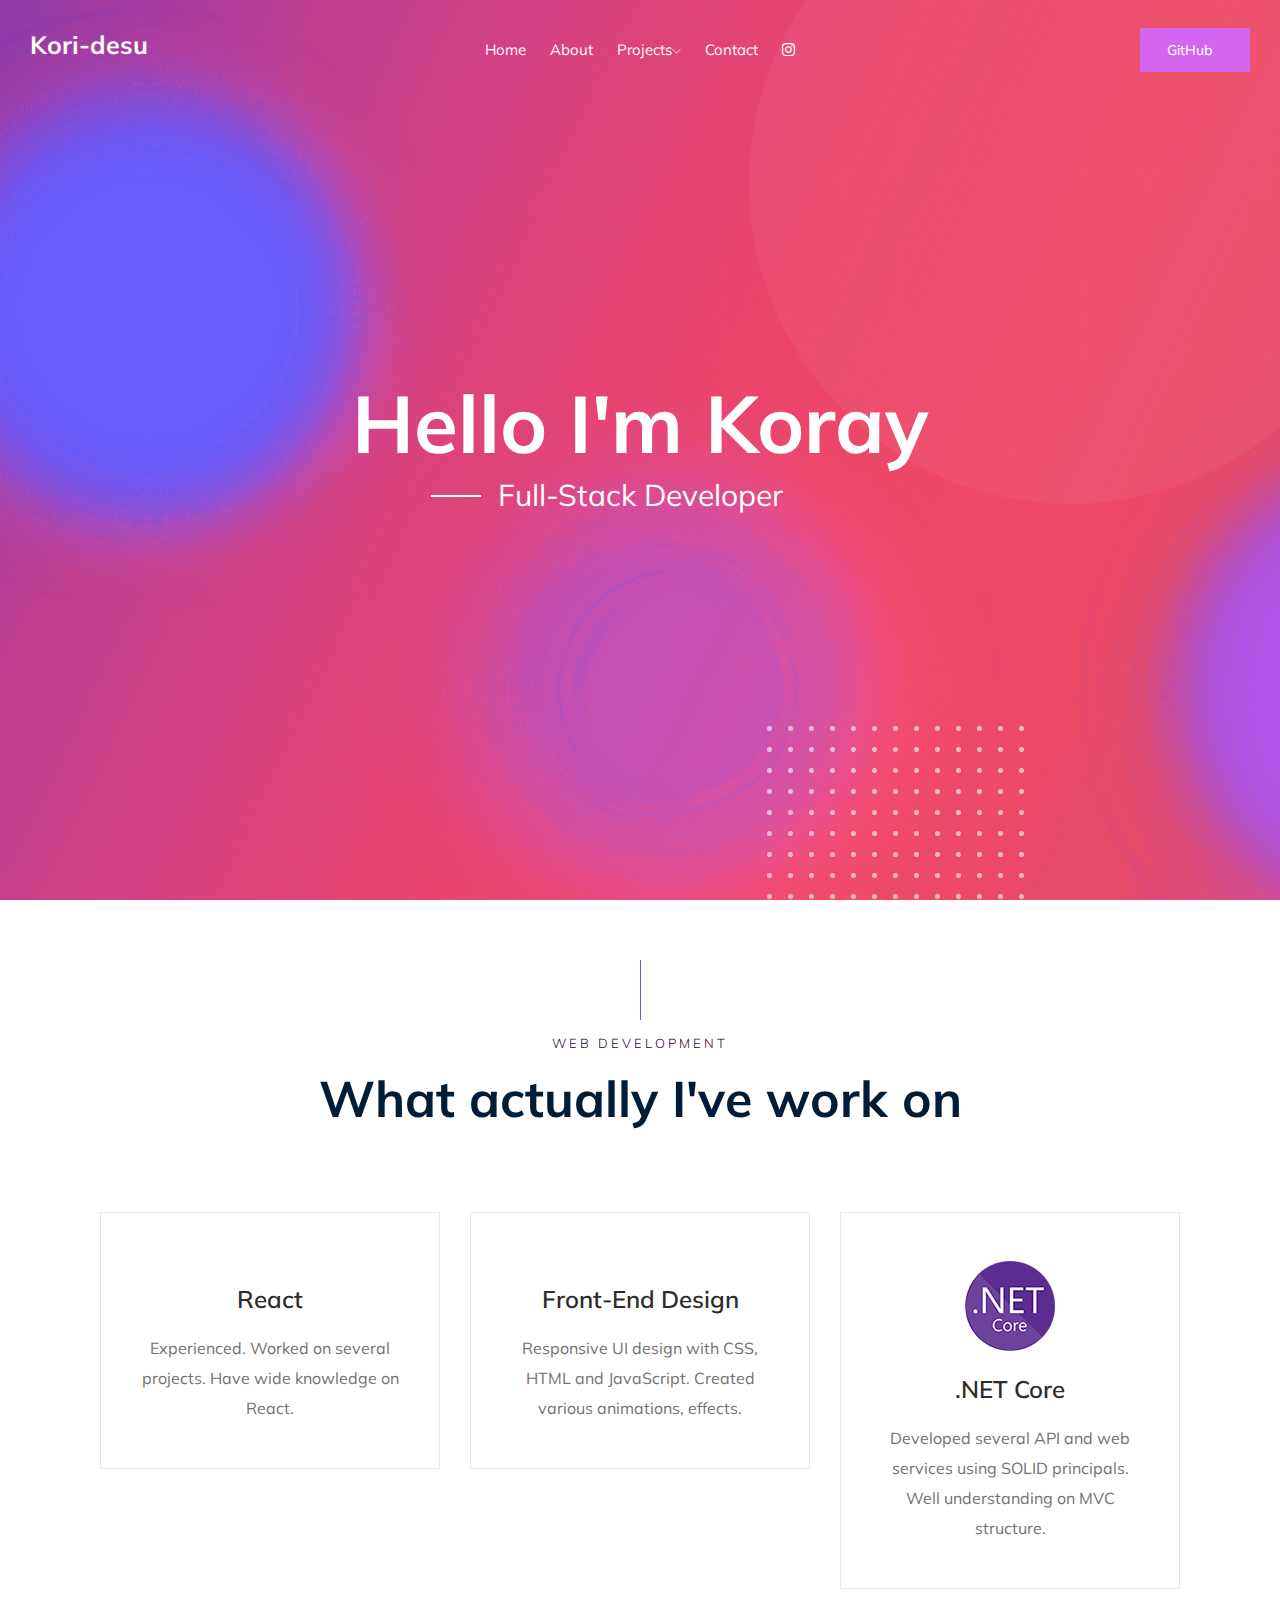
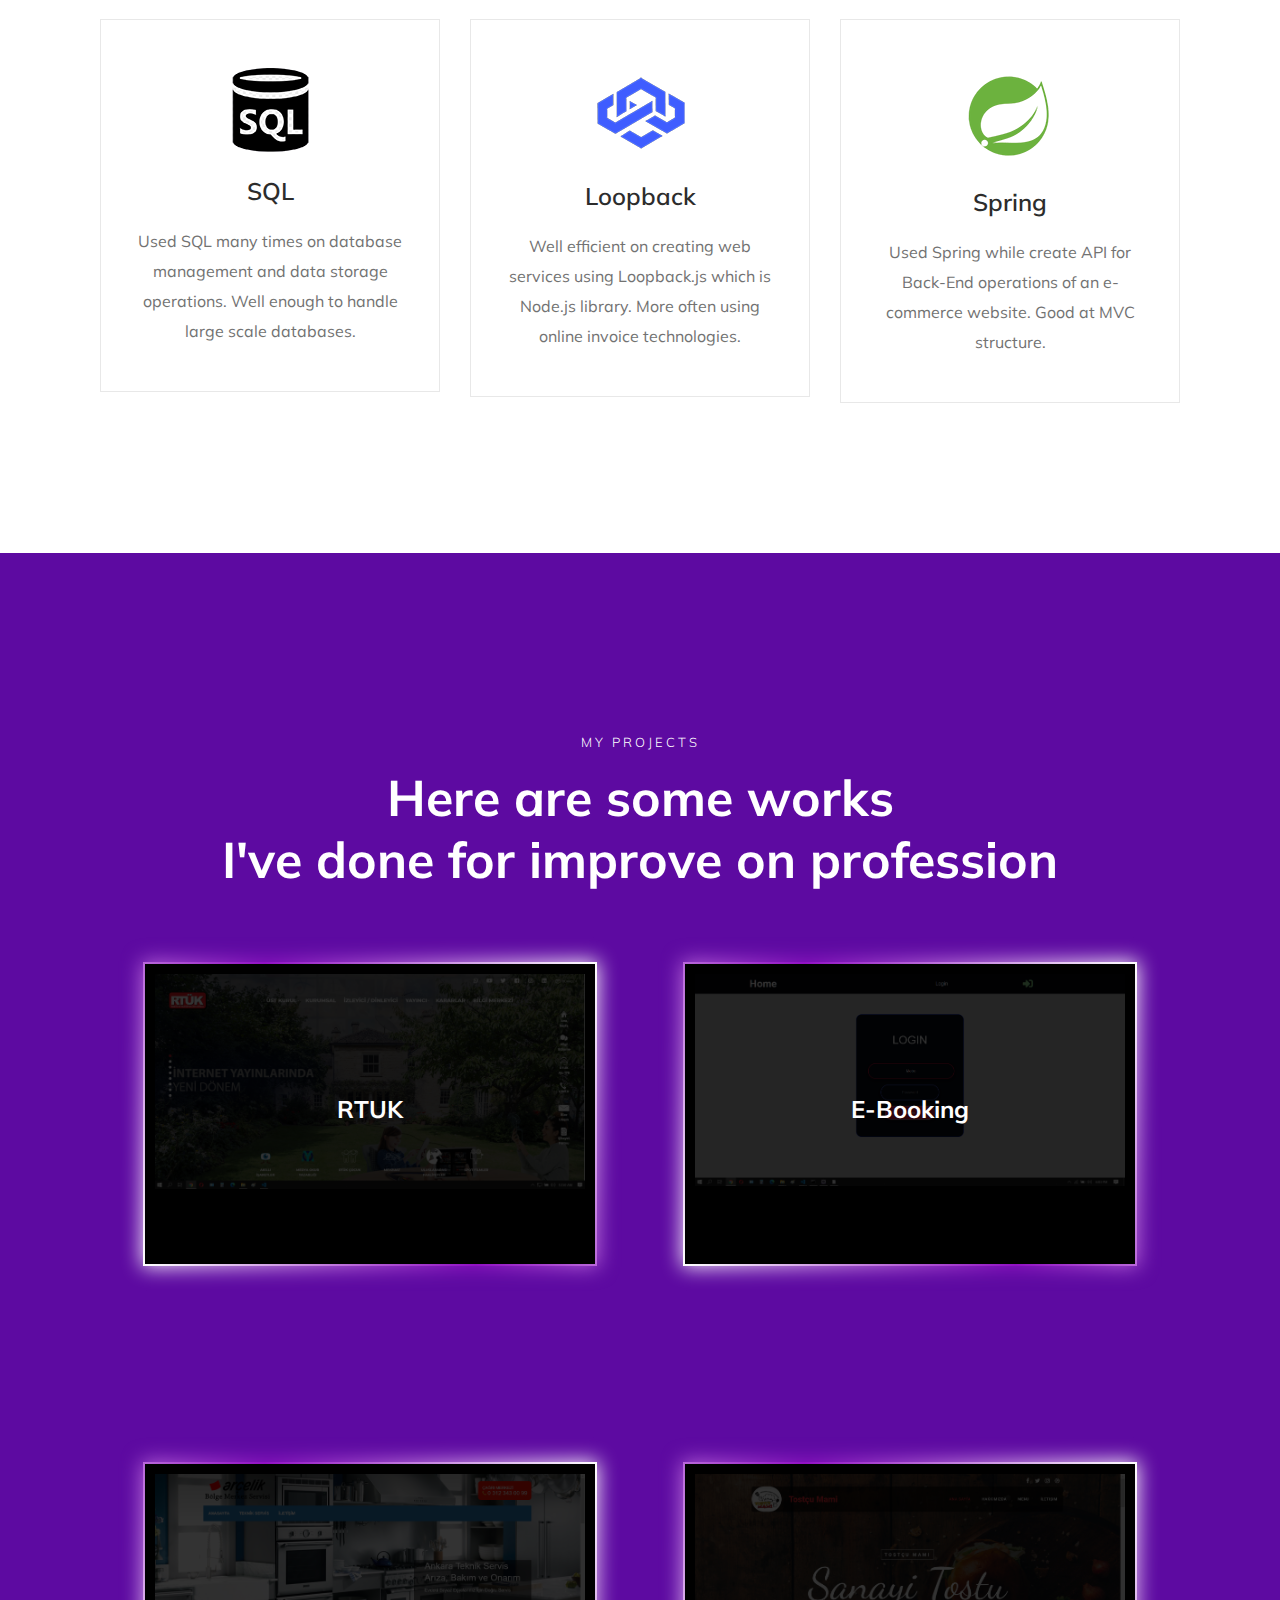
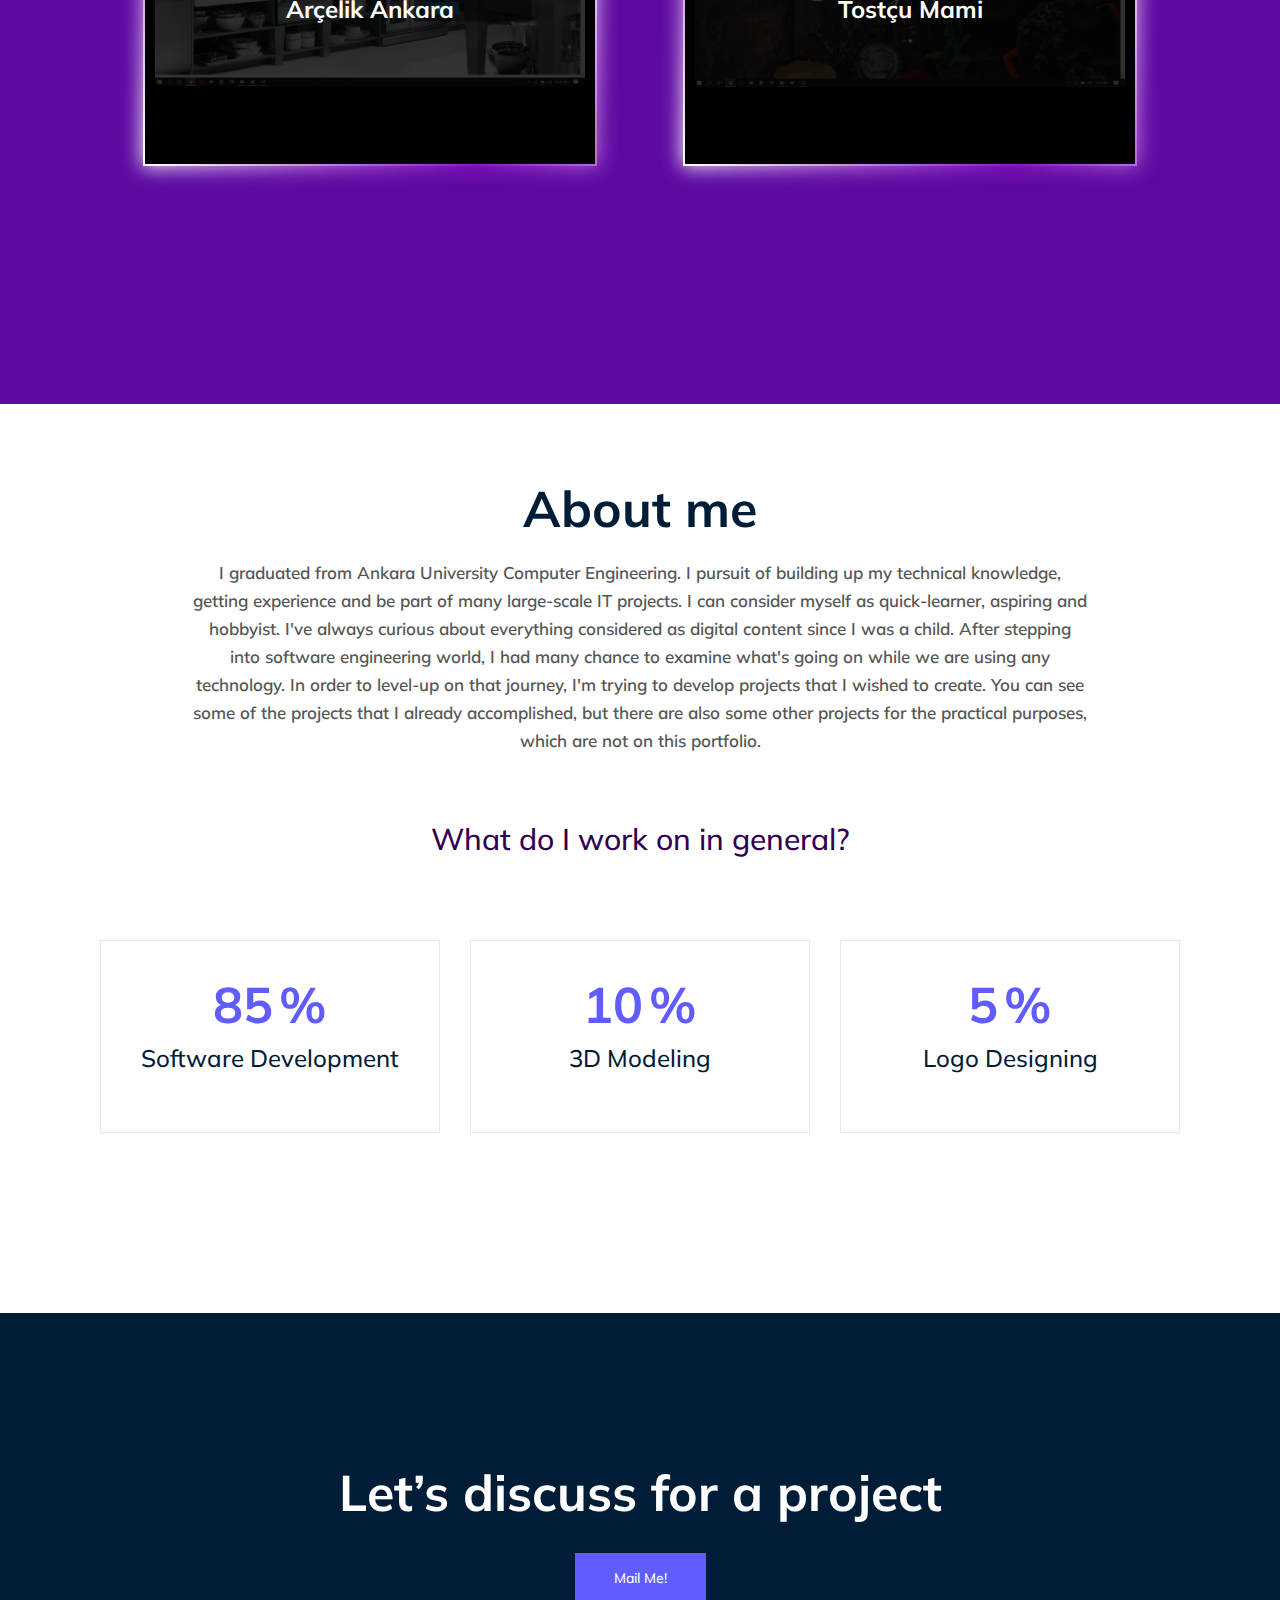
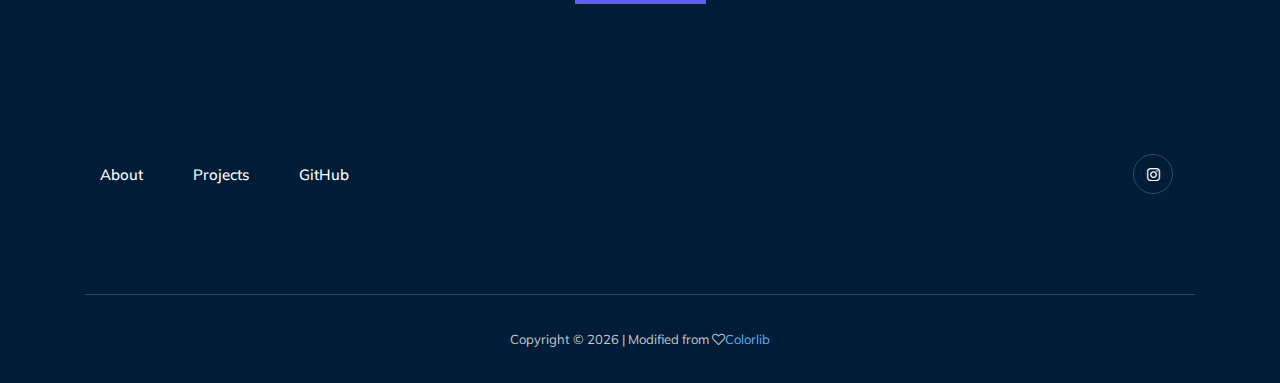
==== commit 1138ca12: "Expression fix" ====
--- a/index.html
+++ b/index.html
@@ -1,464 +1,540 @@
-<!doctype html>
-<html class="no-js" lang="zxx">
-
-<head>
-    <meta charset="utf-8">
-    <meta http-equiv="x-ua-compatible" content="ie=edge">
-    <title>Kori-desu</title>
-    <meta name="description" content="">
-    <meta name="viewport" content="width=device-width, initial-scale=1">
-
-    <!-- <link rel="manifest" href="site.webmanifest"> -->
-    <!-- Place favicon.ico in the root directory -->
-
-    <!-- CSS here -->
-    <!-- <link href="/css/all.css" rel="stylesheet"> load all styles -->
-    <link rel="stylesheet" href="css/bootstrap.min.css">
-    <link rel="stylesheet" href="css/owl.carousel.min.css">
-    <link rel="stylesheet" href="css/magnific-popup.css">
-    <link rel="stylesheet" href="css/font-awesome.min.css">
-    <link rel="stylesheet" href="css/themify-icons.css">
-    <link rel="stylesheet" href="css/nice-select.css">
-    <link rel="stylesheet" href="css/flaticon.css">
-    <link rel="stylesheet" href="css/gijgo.css">
-    <link rel="stylesheet" href="css/animate.min.css">
-    <link rel="stylesheet" href="css/slick.css">
-    <link rel="stylesheet" href="css/slicknav.css">
-    <link rel="stylesheet" href="css/style.css">
-    <!-- <link rel="stylesheet" href="css/responsive.css"> -->
-</head>
-
-<body>
-    <!--[if lte IE 9]>
-            <p class="browserupgrade">You are using an <strong>outdated</strong> browser. Please <a href="https://browsehappy.com/">upgrade your browser</a> to improve your experience and security.</p>
-        <![endif]-->
-
-    <!-- header-start -->
-    <header>
-        <div class="header-area ">
-            <div id="sticky-header" class="main-header-area">
-                <div class="container-fluid">
-                    <!-- <h2>Kori,desu</h2> -->
-                    <div class="row align-items-center" >
-                        <div class="col-xl-3 col-lg-2">
-                            <div class="logo">
-                                <a href="index.html">
-                                    <img src="" alt="">
-                                </a>
-                                <h2 class="baslik">Kori-desu</h2>
-                            </div>
-                        </div>
-                        <div class="col-xl-6 col-lg-7">
-                            <div class="main-menu  d-none d-lg-block">
-                                <nav>
-                                    <ul class="menu" id="navigation">
-                                        <li><a class="active" href="index.html">Home</a></li>
-                                        <li><a data-scroll href="#about">About</a></li>
-                                        <li><a style="cursor: pointer;">Projects<i class="ti-angle-down"></i></a>
-                                            <ul class="submenu">
-                                                <li><a href="#projects">Software Projects</a></li>
-                                                <li><a href="3DModels.html">3D Models</a></li>
-                                            </ul>
-                                        </li>
-                                        <li><a href="#mailme">Contact</a></li>
-                                        <!-- <li><a href="contact.html">My 3D Graphic Page</a></li> -->
-                                        <li>
-                                            <a href="https://www.instagram.com/kori_desu/"> <i class="fa fa-instagram" style="font-size: 15px;"></i> </a>
-                                        </li>
-                                    </ul>
-                                </nav>
-                            </div>
-                        </div>
-                        <div class="col-xl-3 col-lg-3 d-none d-lg-block">
-                            <div class="Appointment">
-                                <div class="book_btn d-none d-lg-block">
-                                    <a href="https://github.com/koridesu">GitHub <i class="fab fa-github"></i></a>
-                                </div>
-                            </div>
-                        </div>
-                        <div class="col-12">
-                            <div class="mobile_menu d-block d-lg-none"></div>
-                        </div>
-                    </div>
-
-                </div>
-            </div>
-        </div>
-    </header>
-    <!-- header-end -->
-
-    <!-- slider_area_start -->
-    <div class="slider_area">
-        <div class="single_slider  d-flex align-items-center slider_bg_1">
-            <div class="shap_pattern d-none d-lg-block">
-                <img src="img/about/grid.png" alt="">
-            </div>
-
-            <div class="container">
-                <div class="row align-items-center">
-                    <div class="col-xl-12">
-                        <div class="slider_text text-center">
-                            <h3>
-                                Hello I'm Koray
-                            </h3>
-                            <span>Full-Stack Developer</span>
-                        </div>
-                    </div>
-                </div>
-            </div>
-        </div>
-    </div>
-    <!-- slider_area_end -->
-
-
-
-    <!-- service_area  -->
-    <div class="service_area">
-        <div class="container">
-            <div class="row">
-                <div class="col-xl-12">
-                    <div class="section_title text-center mb-65">
-                        <span>Web Development</span>
-                        <h3>What actually I've work on </h3>
-                    </div>
-                </div>
-            </div>
-            <div class="row">
-                <div class="col-xl-4 col-md-4">
-                    <div class="single_service text-center">
-                        <div class="icon">
-                            <!-- <img src="img/svg_icon/1.svg" alt=""> -->
-                            <i style="font-size: 90px; color: rgb(29, 165, 206);" class="fab fa-react"></i>
-                        </div>
-                        <h3>React</h3>
-                        <p>Experienced. Worked on several projects. Have wide knowledge on React.</p>
-                    </div>
-                </div>
-                <div class="col-xl-4 col-md-4">
-                    <div class="single_service text-center">
-                        <div class="icon">
-
-                            <i style="font-size: 90px; color: rgb(40, 140, 197);" class="fab fa-css3-alt"></i>
-
-                        </div>
-                        <h3>Front-End Design</h3>
-                        <p>Responsive UI design with CSS, HTML and JavaScript. Created various animations, effects.</p>
-                    </div>
-                </div>
-                <div class="col-xl-4 col-md-4">
-                    <div class="single_service text-center">
-                        <div class="icon">
-                            <img src="img/svg_icon/asp.net_logo.png" alt="">
-                        </div>
-                        <h3>.NET Core</h3>
-                        <p>Developed several API and web services using SOLID principals. Well understanding on MVC structure.</p>
-                    </div>
-                </div>
-            </div>
-            <div class="row">
-                <div class="col-xl-4 col-md-4">
-                    <div class="single_service text-center">
-                        <div class="icon">
-                            <img src="img/svg_icon/sql.png" alt="">
-                        </div>
-                        <h3>SQL
-                        </h3>
-                        <p>Used SQL many times on database management and data storage operations. Well enough to handle large scale databases.</p>
-                    </div>
-                </div>
-                <div class="col-xl-4 col-md-4">
-                    <div class="single_service text-center">
-                        <div class="icon">
-                            <img src="img/svg_icon/loopback.png" alt="">
-                        </div>
-                        <h3>Loopback</h3>
-                        <p>Well efficient on creating web services using Loopback.js which is Node.js library. More often using online invoice technologies. </p>
-                    </div>
-                </div>
-                <div class="col-xl-4 col-md-4 ">
-                    <div class="single_service text-center">
-                        <div class="icon">
-                            <img src="img/svg_icon/spring.png" alt="">
-                        </div>
-                        <h3>Spring</h3>
-                        <p>Used Spring while create API for Back-End operations of an e-commerce website. Good at MVC structure.</p>
-                    </div>
-                </div>
-            </div>
-        </div>
-    </div>
-    <!--/ service_area  -->
-
-    <!-- portfolio_area -->
-    <div class="portfolio_area portfolio_bg_1" id="projects">
-        <div class="container">
-            <div class="row">
-                <div class="col-xl-12">
-                    <div class="section_title white_text text-center">
-                        <span>My Projects</span>
-                        <h3>Here are some works <br> I've done for improve on profession</h3>
-                    </div>
-                    <!-- project area -->
-                    <div class="row">
-                        <div class="col-xl-6 col-md-12 col-lg-6 ">
-                            <div class="project-holder">
-                                <div class="project-card">
-                                    <div class="imgBox">
-                                        <a href="img/portfolio/Adsız.png" class="popup popup-image"> <img src="img/portfolio/Adsız.png" alt=""> </a>
-                                    </div>
-                                    <div class="project-content">
-                                        <div>
-                                            <h3>RTUK</h3>
-                                            <p>RTUK website project which is React based spa. I was contributer of the project while I've working with "Piksel Bilişim". I just made a non-official prototype of old version for exhibition because codes and
-                                                repository are absolute private. </p>
-                                            <a href="e-booking.html">Read More</a>
-                                        </div>
-                                    </div>
-                                </div>
-                            </div>
-                        </div>
-
-                        <div class="col-xl-6 col-md-12 col-lg-6 ">
-                            <div class="project-holder">
-                                <div class="project-card">
-                                    <div class="imgBox">
-                                        <a href="img/E-Booking Admin panel/thumbnail.png" class="popup popup-image"><img src="img/E-Booking Admin panel/thumbnail.png" alt=""> </a>
-                                    </div>
-                                    <div class="project-content">
-                                        <div>
-                                            <h3>E-Booking</h3>
-                                            <p>This project covers React-made user interface, Spring-made web service, Mysql database and again React-made admin panel. </p>
-                                            <a href="e-booking.html">Read More</a>
-                                        </div>
-                                    </div>
-                                </div>
-                            </div>
-                        </div>
-                    </div>
-                    <div class="row">
-                        <div class="col-xl-6 col-md-12 col-lg-6">
-                            <div class="project-holder">
-                                <div class="project-card">
-                                    <div class="imgBox">
-                                        <a href="img/Arçelik/thumbnail.png" class="popup popup-image"> <img src="img/Arçelik/thumbnail.png" alt=""> </a>
-                                    </div>
-                                    <div class="project-content">
-                                        <div>
-                                            <h3>Arçelik Ankara</h3>
-                                            <p>Not my project. I just revised. Added and changed some features, specialized design a bit.</p>
-                                            <a href="e-booking.html">Read More</a>
-                                        </div>
-                                    </div>
-                                </div>
-                            </div>
-                        </div>
-
-                        <div class="col-xl-6 col-md-12 col-lg-6">
-                            <div class="project-holder">
-                                <div class="project-card">
-                                    <div class="imgBox">
-                                        <a href="img/TostcuMami/thumbnail.png" class="popup popup-image"><img src="img/TostcuMami/thumbnail.png" alt=""> </a>
-                                    </div>
-                                    <div class="project-content">
-                                        <div>
-                                            <h3>Tostçu Mami</h3>
-                                            <p>Briefly flavor theme design. For promotional needs but not published yet.</p>
-                                            <a href="e-booking.html">Read More</a>
-                                        </div>
-                                    </div>
-                                </div>
-                            </div>
-                        </div>
-                    </div>
-
-                    <!-- / project area -->
-                </div>
-            </div>
-        </div>
-    </div>
-    <!--/ portfolio_area -->
-
-
-
-    <!-- about_me  -->
-    <div class="about_me" id="about">
-        <!-- <div class="about_large_title d-none d-lg-block">
-                About
-        </div> -->
-
-        <div class="container">
-            <div class="row align-items-center">
-                <div class="col-xl-10 col-md-10 offset-xl-1 offset-md-1  ">
-                    <div class="about_e_details">
-                        <h3>About me</h3>
-                        <p>I graduated from Ankara University Computer Engineering. I pursuit of building up my technical knowledge, getting experience and be part of many large-scale IT projects. I can consider myself as quick-learner, aspiring and hobbyist.
-                            I've always curious about everything considered as digital content since I was kid. After stepping into software engineering world, I had many chance to examine what's going on while we are using any technology. In order to
-                            level-up on that journey, I'm trying to develop projects that I wished to create. You can see some of the projects that I already accomplished, but there are also some other projects for the practical purposes, which are not
-                            on this portfolio.
-                        </p>
-                        <!-- <div class="section_title text-center ">
-                            <h2>What do I work on in general?</h2>
-                            <h2>How often do I deal with them?</h2>
-                            <p> </p>
-
-
-                        </div> -->
-                    </div>
-                </div>
-            </div>
-        </div>
-        <!-- statistic field -->
-
-        <div class="row" style="margin-top: 30px;">
-            <div class="col-xl-12">
-
-                <div class="section_title text-center ">
-                    <h2>What do I work on in general?</h2>
-                </div>
-                <div class="counter_area">
-                    <div class="container">
-                        <div class="row">
-                            <div class="col-xl-4 col-md-4">
-                                <div class="single_counter text-center">
-                                    <h3>
-                                        <span class="counter"> 85</span> <span>%</span>
-                                    </h3>
-                                    <h3>Software Development</h3>
-                                </div>
-                            </div>
-                            <div class="col-xl-4 col-md-4">
-                                <div class="single_counter text-center">
-                                    <h3>
-                                        <span class="counter"> 10</span> <span>%</span>
-                                    </h3>
-                                    <h3>3D Modeling</h3>
-                                </div>
-                            </div>
-                            <div class="col-xl-4 col-md-4">
-                                <div class="single_counter text-center">
-                                    <h3>
-                                        <span class="counter"> 5</span> <span>%</span>
-                                    </h3>
-                                    <h3>Logo Designing</h3>
-                                </div>
-                            </div>
-                        </div>
-                    </div>
-                </div>
-            </div>
-        </div>
-
-        <!-- statistic field end-->
-
-    </div>
-    <!--/ about_me  -->
-
-
-
-
-    <div class="discuss_projects" id="mailme">
-        <div class="container">
-            <div class="row">
-                <div class="col-xl-12">
-                    <div class="project_text text-center">
-                        <h3>Let’s discuss for a project</h3>
-                        <p></p>
-                        <a href="mailto:korayyaman07@gmail.com" class="boxed-btn3" target="_blank">Mail Me!</a>
-                    </div>
-                </div>
-            </div>
-        </div>
-    </div>
-
-    <!-- footer start -->
-    <footer class="footer">
-        <div class="footer_top">
-            <div class="container">
-                <div class="row align-items-center">
-                    <div class="col-xl-6 col-md-6">
-                        <div class="menu_links">
-                            <ul>
-                                <li><a href="#about">About</a></li>
-                                <li><a href="#projects">Projects</a></li>
-                                <li><a href="https://github.com/koridesu">GitHub</a></li>
-                            </ul>
-                        </div>
-                    </div>
-                    <div class="col-xl-6 col-md-6">
-                        <div class="socail_links">
-                            <ul>
-                                <!-- <li>
-                                    <a href="#"> <i class="fa fa-facebook"></i> </a>
-                                </li> -->
-                                <!-- <li>
-                                    <a href="#"> <i class="fa fa-twitter"></i> </a>
-                                </li> -->
-                                <li>
-                                    <a href="https://www.instagram.com/kori_desu/"> <i class="fa fa-instagram"></i> </a>
-                                </li>
-                                <!-- <li>
-                                    <a href="#"> <i class="fa fa-google-plus"></i> </a>
-                                </li> -->
-                            </ul>
-                        </div>
-                    </div>
-                </div>
-            </div>
-        </div>
-        <div class="copy-right_text">
-            <div class="container">
-                <div class="footer_border"></div>
-                <div class="row">
-                    <div class="col-xl-12">
-                        <p class="copy_right text-center">
-                            <!-- Link back to Colorlib can't be removed. Template is licensed under CC BY 3.0. -->
-                            Copyright &copy;
-                            <script>
-                                document.write(new Date().getFullYear());
-                            </script>| Modified from <i class="fa fa-heart-o" aria-hidden="true"></i><a href="https://colorlib.com" target="_blank">Colorlib</a>
-                            <!-- Link back to Colorlib can't be removed. Template is licensed under CC BY 3.0. -->
-                        </p>
-                    </div>
-                </div>
-            </div>
-        </div>
-    </footer>
-    <!--/ footer end  -->
-
-    <!-- JS here -->
-    <script src="js/vendor/modernizr-3.5.0.min.js"></script>
-    <script src="js/vendor/jquery-1.12.4.min.js"></script>
-    <script src="js/popper.min.js"></script>
-    <script src="js/bootstrap.min.js"></script>
-    <script src="js/owl.carousel.min.js"></script>
-    <script src="js/isotope.pkgd.min.js"></script>
-    <script src="js/ajax-form.js"></script>
-    <script src="js/waypoints.min.js"></script>
-    <script src="js/jquery.counterup.min.js"></script>
-    <script src="js/imagesloaded.pkgd.min.js"></script>
-    <script src="js/scrollIt.js"></script>
-    <script src="js/jquery.scrollUp.min.js"></script>
-    <script src="js/wow.min.js"></script>
-    <script src="js/nice-select.min.js"></script>
-    <script src="js/jquery.slicknav.min.js"></script>
-    <script src="js/jquery.magnific-popup.min.js"></script>
-    <script src="js/plugins.js"></script>
-    <script src="js/gijgo.min.js"></script>
-
-    <!--contact js-->
-    <script src="js/contact.js"></script>
-    <script src="js/jquery.ajaxchimp.min.js"></script>
-    <script src="js/jquery.form.js"></script>
-    <script src="js/jquery.validate.min.js"></script>
-    <script src="js/mail-script.js"></script>
-    <script src="https://kit.fontawesome.com/30a2c29985.js" crossorigin="anonymous"></script>
-    <script src="js/main.js"></script>
-    <script src="js/smooth-scroll.polyfills.js"></script>
-    <script>
-        var scroll = new SmoothScroll('a[href*="#"]', {
-            speed: 500
-        });
-    </script>
-</body>
-
-</html>+<!DOCTYPE html>
+<html class="no-js" lang="zxx">
+  <head>
+    <meta charset="utf-8" />
+    <meta http-equiv="x-ua-compatible" content="ie=edge" />
+    <title>Kori-desu</title>
+    <meta name="description" content="" />
+    <meta name="viewport" content="width=device-width, initial-scale=1" />
+
+    <!-- <link rel="manifest" href="site.webmanifest"> -->
+    <!-- Place favicon.ico in the root directory -->
+
+    <!-- CSS here -->
+    <!-- <link href="/css/all.css" rel="stylesheet"> load all styles -->
+    <link rel="stylesheet" href="css/bootstrap.min.css" />
+    <link rel="stylesheet" href="css/owl.carousel.min.css" />
+    <link rel="stylesheet" href="css/magnific-popup.css" />
+    <link rel="stylesheet" href="css/font-awesome.min.css" />
+    <link rel="stylesheet" href="css/themify-icons.css" />
+    <link rel="stylesheet" href="css/nice-select.css" />
+    <link rel="stylesheet" href="css/flaticon.css" />
+    <link rel="stylesheet" href="css/gijgo.css" />
+    <link rel="stylesheet" href="css/animate.min.css" />
+    <link rel="stylesheet" href="css/slick.css" />
+    <link rel="stylesheet" href="css/slicknav.css" />
+    <link rel="stylesheet" href="css/style.css" />
+    <!-- <link rel="stylesheet" href="css/responsive.css"> -->
+  </head>
+
+  <body>
+    <!--[if lte IE 9]>
+      <p class="browserupgrade">
+        You are using an <strong>outdated</strong> browser. Please
+        <a href="https://browsehappy.com/">upgrade your browser</a> to improve
+        your experience and security.
+      </p>
+    <![endif]-->
+
+    <!-- header-start -->
+    <header>
+      <div class="header-area">
+        <div id="sticky-header" class="main-header-area">
+          <div class="container-fluid">
+            <!-- <h2>Kori,desu</h2> -->
+            <div class="row align-items-center">
+              <div class="col-xl-3 col-lg-2">
+                <div class="logo">
+                  <a href="index.html">
+                    <img src="" alt="" />
+                  </a>
+                  <h2 class="baslik">Kori-desu</h2>
+                </div>
+              </div>
+              <div class="col-xl-6 col-lg-7">
+                <div class="main-menu d-none d-lg-block">
+                  <nav>
+                    <ul class="menu" id="navigation">
+                      <li><a class="active" href="index.html">Home</a></li>
+                      <li><a data-scroll href="#about">About</a></li>
+                      <li>
+                        <a style="cursor: pointer"
+                          >Projects<i class="ti-angle-down"></i
+                        ></a>
+                        <ul class="submenu">
+                          <li><a href="#projects">Software Projects</a></li>
+                          <li><a href="3DModels.html">3D Models</a></li>
+                        </ul>
+                      </li>
+                      <li><a href="#mailme">Contact</a></li>
+                      <!-- <li><a href="contact.html">My 3D Graphic Page</a></li> -->
+                      <li>
+                        <a href="https://www.instagram.com/kori_desu/">
+                          <i
+                            class="fa fa-instagram"
+                            style="font-size: 15px"
+                          ></i>
+                        </a>
+                      </li>
+                    </ul>
+                  </nav>
+                </div>
+              </div>
+              <div class="col-xl-3 col-lg-3 d-none d-lg-block">
+                <div class="Appointment">
+                  <div class="book_btn d-none d-lg-block">
+                    <a href="https://github.com/koridesu"
+                      >GitHub <i class="fab fa-github"></i
+                    ></a>
+                  </div>
+                </div>
+              </div>
+              <div class="col-12">
+                <div class="mobile_menu d-block d-lg-none"></div>
+              </div>
+            </div>
+          </div>
+        </div>
+      </div>
+    </header>
+    <!-- header-end -->
+
+    <!-- slider_area_start -->
+    <div class="slider_area">
+      <div class="single_slider d-flex align-items-center slider_bg_1">
+        <div class="shap_pattern d-none d-lg-block">
+          <img src="img/about/grid.png" alt="" />
+        </div>
+
+        <div class="container">
+          <div class="row align-items-center">
+            <div class="col-xl-12">
+              <div class="slider_text text-center">
+                <h3>Hello I'm Koray</h3>
+                <span>Full-Stack Developer</span>
+              </div>
+            </div>
+          </div>
+        </div>
+      </div>
+    </div>
+    <!-- slider_area_end -->
+
+    <!-- service_area  -->
+    <div class="service_area">
+      <div class="container">
+        <div class="row">
+          <div class="col-xl-12">
+            <div class="section_title text-center mb-65">
+              <span>Web Development</span>
+              <h3>What actually I've work on</h3>
+            </div>
+          </div>
+        </div>
+        <div class="row">
+          <div class="col-xl-4 col-md-4">
+            <div class="single_service text-center">
+              <div class="icon">
+                <!-- <img src="img/svg_icon/1.svg" alt=""> -->
+                <i
+                  style="font-size: 90px; color: rgb(29, 165, 206)"
+                  class="fab fa-react"
+                ></i>
+              </div>
+              <h3>React</h3>
+              <p>
+                Experienced. Worked on several projects. Have wide knowledge on
+                React.
+              </p>
+            </div>
+          </div>
+          <div class="col-xl-4 col-md-4">
+            <div class="single_service text-center">
+              <div class="icon">
+                <i
+                  style="font-size: 90px; color: rgb(40, 140, 197)"
+                  class="fab fa-css3-alt"
+                ></i>
+              </div>
+              <h3>Front-End Design</h3>
+              <p>
+                Responsive UI design with CSS, HTML and JavaScript. Created
+                various animations, effects.
+              </p>
+            </div>
+          </div>
+          <div class="col-xl-4 col-md-4">
+            <div class="single_service text-center">
+              <div class="icon">
+                <img src="img/svg_icon/asp.net_logo.png" alt="" />
+              </div>
+              <h3>.NET Core</h3>
+              <p>
+                Developed several API and web services using SOLID principals.
+                Well understanding on MVC structure.
+              </p>
+            </div>
+          </div>
+        </div>
+        <div class="row">
+          <div class="col-xl-4 col-md-4">
+            <div class="single_service text-center">
+              <div class="icon">
+                <img src="img/svg_icon/sql.png" alt="" />
+              </div>
+              <h3>SQL</h3>
+              <p>
+                Used SQL many times on database management and data storage
+                operations. Well enough to handle large scale databases.
+              </p>
+            </div>
+          </div>
+          <div class="col-xl-4 col-md-4">
+            <div class="single_service text-center">
+              <div class="icon">
+                <img src="img/svg_icon/loopback.png" alt="" />
+              </div>
+              <h3>Loopback</h3>
+              <p>
+                Well efficient on creating web services using Loopback.js which
+                is Node.js library. More often using online invoice
+                technologies.
+              </p>
+            </div>
+          </div>
+          <div class="col-xl-4 col-md-4">
+            <div class="single_service text-center">
+              <div class="icon">
+                <img src="img/svg_icon/spring.png" alt="" />
+              </div>
+              <h3>Spring</h3>
+              <p>
+                Used Spring while create API for Back-End operations of an
+                e-commerce website. Good at MVC structure.
+              </p>
+            </div>
+          </div>
+        </div>
+      </div>
+    </div>
+    <!--/ service_area  -->
+
+    <!-- portfolio_area -->
+    <div class="portfolio_area portfolio_bg_1" id="projects">
+      <div class="container">
+        <div class="row">
+          <div class="col-xl-12">
+            <div class="section_title white_text text-center">
+              <span>My Projects</span>
+              <h3>
+                Here are some works <br />
+                I've done for improve on profession
+              </h3>
+            </div>
+            <!-- project area -->
+            <div class="row">
+              <div class="col-xl-6 col-md-12 col-lg-6">
+                <div class="project-holder">
+                  <div class="project-card">
+                    <div class="imgBox">
+                      <a
+                        href="img/portfolio/Adsız.png"
+                        class="popup popup-image"
+                      >
+                        <img src="img/portfolio/Adsız.png" alt="" />
+                      </a>
+                    </div>
+                    <div class="project-content">
+                      <div>
+                        <h3>RTUK</h3>
+                        <p>
+                          RTUK website project which is React based spa. I was
+                          contributer of the project while I've working with
+                          "Piksel Bilişim". I just made a non-official prototype
+                          of old version for exhibition because codes and
+                          repository are absolute private.
+                        </p>
+                        <a href="e-booking.html">Read More</a>
+                      </div>
+                    </div>
+                  </div>
+                </div>
+              </div>
+
+              <div class="col-xl-6 col-md-12 col-lg-6">
+                <div class="project-holder">
+                  <div class="project-card">
+                    <div class="imgBox">
+                      <a
+                        href="img/E-Booking Admin panel/thumbnail.png"
+                        class="popup popup-image"
+                        ><img
+                          src="img/E-Booking Admin panel/thumbnail.png"
+                          alt=""
+                        />
+                      </a>
+                    </div>
+                    <div class="project-content">
+                      <div>
+                        <h3>E-Booking</h3>
+                        <p>
+                          This project covers React-made user interface,
+                          Spring-made web service, Mysql database and again
+                          React-made admin panel.
+                        </p>
+                        <a href="e-booking.html">Read More</a>
+                      </div>
+                    </div>
+                  </div>
+                </div>
+              </div>
+            </div>
+            <div class="row">
+              <div class="col-xl-6 col-md-12 col-lg-6">
+                <div class="project-holder">
+                  <div class="project-card">
+                    <div class="imgBox">
+                      <a
+                        href="img/Arçelik/thumbnail.png"
+                        class="popup popup-image"
+                      >
+                        <img src="img/Arçelik/thumbnail.png" alt="" />
+                      </a>
+                    </div>
+                    <div class="project-content">
+                      <div>
+                        <h3>Arçelik Ankara</h3>
+                        <p>
+                          Not my project. I just revised. Added and changed some
+                          features, specialized design a bit.
+                        </p>
+                        <a href="e-booking.html">Read More</a>
+                      </div>
+                    </div>
+                  </div>
+                </div>
+              </div>
+
+              <div class="col-xl-6 col-md-12 col-lg-6">
+                <div class="project-holder">
+                  <div class="project-card">
+                    <div class="imgBox">
+                      <a
+                        href="img/TostcuMami/thumbnail.png"
+                        class="popup popup-image"
+                        ><img src="img/TostcuMami/thumbnail.png" alt="" />
+                      </a>
+                    </div>
+                    <div class="project-content">
+                      <div>
+                        <h3>Tostçu Mami</h3>
+                        <p>
+                          Briefly flavor theme design. For promotional needs but
+                          not published yet.
+                        </p>
+                        <a href="e-booking.html">Read More</a>
+                      </div>
+                    </div>
+                  </div>
+                </div>
+              </div>
+            </div>
+
+            <!-- / project area -->
+          </div>
+        </div>
+      </div>
+    </div>
+    <!--/ portfolio_area -->
+
+    <!-- about_me  -->
+    <div class="about_me" id="about">
+      <!-- <div class="about_large_title d-none d-lg-block">
+                About
+        </div> -->
+
+      <div class="container">
+        <div class="row align-items-center">
+          <div class="col-xl-10 col-md-10 offset-xl-1 offset-md-1">
+            <div class="about_e_details">
+              <h3>About me</h3>
+              <p>
+                I graduated from Ankara University Computer Engineering. I
+                pursuit of building up my technical knowledge, getting
+                experience and be part of many large-scale IT projects. I can
+                consider myself as quick-learner, aspiring and hobbyist. I've
+                always curious about everything considered as digital content
+                since I was a child. After stepping into software engineering
+                world, I had many chance to examine what's going on while we are
+                using any technology. In order to level-up on that journey, I'm
+                trying to develop projects that I wished to create. You can see
+                some of the projects that I already accomplished, but there are
+                also some other projects for the practical purposes, which are
+                not on this portfolio.
+              </p>
+              <!-- <div class="section_title text-center ">
+                            <h2>What do I work on in general?</h2>
+                            <h2>How often do I deal with them?</h2>
+                            <p> </p>
+
+
+                        </div> -->
+            </div>
+          </div>
+        </div>
+      </div>
+      <!-- statistic field -->
+
+      <div class="row" style="margin-top: 30px">
+        <div class="col-xl-12">
+          <div class="section_title text-center">
+            <h2>What do I work on in general?</h2>
+          </div>
+          <div class="counter_area">
+            <div class="container">
+              <div class="row">
+                <div class="col-xl-4 col-md-4">
+                  <div class="single_counter text-center">
+                    <h3><span class="counter"> 85</span> <span>%</span></h3>
+                    <h3>Software Development</h3>
+                  </div>
+                </div>
+                <div class="col-xl-4 col-md-4">
+                  <div class="single_counter text-center">
+                    <h3><span class="counter"> 10</span> <span>%</span></h3>
+                    <h3>3D Modeling</h3>
+                  </div>
+                </div>
+                <div class="col-xl-4 col-md-4">
+                  <div class="single_counter text-center">
+                    <h3><span class="counter"> 5</span> <span>%</span></h3>
+                    <h3>Logo Designing</h3>
+                  </div>
+                </div>
+              </div>
+            </div>
+          </div>
+        </div>
+      </div>
+
+      <!-- statistic field end-->
+    </div>
+    <!--/ about_me  -->
+
+    <div class="discuss_projects" id="mailme">
+      <div class="container">
+        <div class="row">
+          <div class="col-xl-12">
+            <div class="project_text text-center">
+              <h3>Let’s discuss for a project</h3>
+              <p></p>
+              <a
+                href="mailto:korayyaman07@gmail.com"
+                class="boxed-btn3"
+                target="_blank"
+                >Mail Me!</a
+              >
+            </div>
+          </div>
+        </div>
+      </div>
+    </div>
+
+    <!-- footer start -->
+    <footer class="footer">
+      <div class="footer_top">
+        <div class="container">
+          <div class="row align-items-center">
+            <div class="col-xl-6 col-md-6">
+              <div class="menu_links">
+                <ul>
+                  <li><a href="#about">About</a></li>
+                  <li><a href="#projects">Projects</a></li>
+                  <li><a href="https://github.com/koridesu">GitHub</a></li>
+                </ul>
+              </div>
+            </div>
+            <div class="col-xl-6 col-md-6">
+              <div class="socail_links">
+                <ul>
+                  <!-- <li>
+                                    <a href="#"> <i class="fa fa-facebook"></i> </a>
+                                </li> -->
+                  <!-- <li>
+                                    <a href="#"> <i class="fa fa-twitter"></i> </a>
+                                </li> -->
+                  <li>
+                    <a href="https://www.instagram.com/kori_desu/">
+                      <i class="fa fa-instagram"></i>
+                    </a>
+                  </li>
+                  <!-- <li>
+                                    <a href="#"> <i class="fa fa-google-plus"></i> </a>
+                                </li> -->
+                </ul>
+              </div>
+            </div>
+          </div>
+        </div>
+      </div>
+      <div class="copy-right_text">
+        <div class="container">
+          <div class="footer_border"></div>
+          <div class="row">
+            <div class="col-xl-12">
+              <p class="copy_right text-center">
+                <!-- Link back to Colorlib can't be removed. Template is licensed under CC BY 3.0. -->
+                Copyright &copy;
+                <script>
+                  document.write(new Date().getFullYear());
+                </script>
+                | Modified from <i class="fa fa-heart-o" aria-hidden="true"></i
+                ><a href="https://colorlib.com" target="_blank">Colorlib</a>
+                <!-- Link back to Colorlib can't be removed. Template is licensed under CC BY 3.0. -->
+              </p>
+            </div>
+          </div>
+        </div>
+      </div>
+    </footer>
+    <!--/ footer end  -->
+
+    <!-- JS here -->
+    <script src="js/vendor/modernizr-3.5.0.min.js"></script>
+    <script src="js/vendor/jquery-1.12.4.min.js"></script>
+    <script src="js/popper.min.js"></script>
+    <script src="js/bootstrap.min.js"></script>
+    <script src="js/owl.carousel.min.js"></script>
+    <script src="js/isotope.pkgd.min.js"></script>
+    <script src="js/ajax-form.js"></script>
+    <script src="js/waypoints.min.js"></script>
+    <script src="js/jquery.counterup.min.js"></script>
+    <script src="js/imagesloaded.pkgd.min.js"></script>
+    <script src="js/scrollIt.js"></script>
+    <script src="js/jquery.scrollUp.min.js"></script>
+    <script src="js/wow.min.js"></script>
+    <script src="js/nice-select.min.js"></script>
+    <script src="js/jquery.slicknav.min.js"></script>
+    <script src="js/jquery.magnific-popup.min.js"></script>
+    <script src="js/plugins.js"></script>
+    <script src="js/gijgo.min.js"></script>
+
+    <!--contact js-->
+    <script src="js/contact.js"></script>
+    <script src="js/jquery.ajaxchimp.min.js"></script>
+    <script src="js/jquery.form.js"></script>
+    <script src="js/jquery.validate.min.js"></script>
+    <script src="js/mail-script.js"></script>
+    <script
+      src="https://kit.fontawesome.com/30a2c29985.js"
+      crossorigin="anonymous"
+    ></script>
+    <script src="js/main.js"></script>
+    <script src="js/smooth-scroll.polyfills.js"></script>
+    <script>
+      var scroll = new SmoothScroll('a[href*="#"]', {
+        speed: 500,
+      });
+    </script>
+  </body>
+</html>
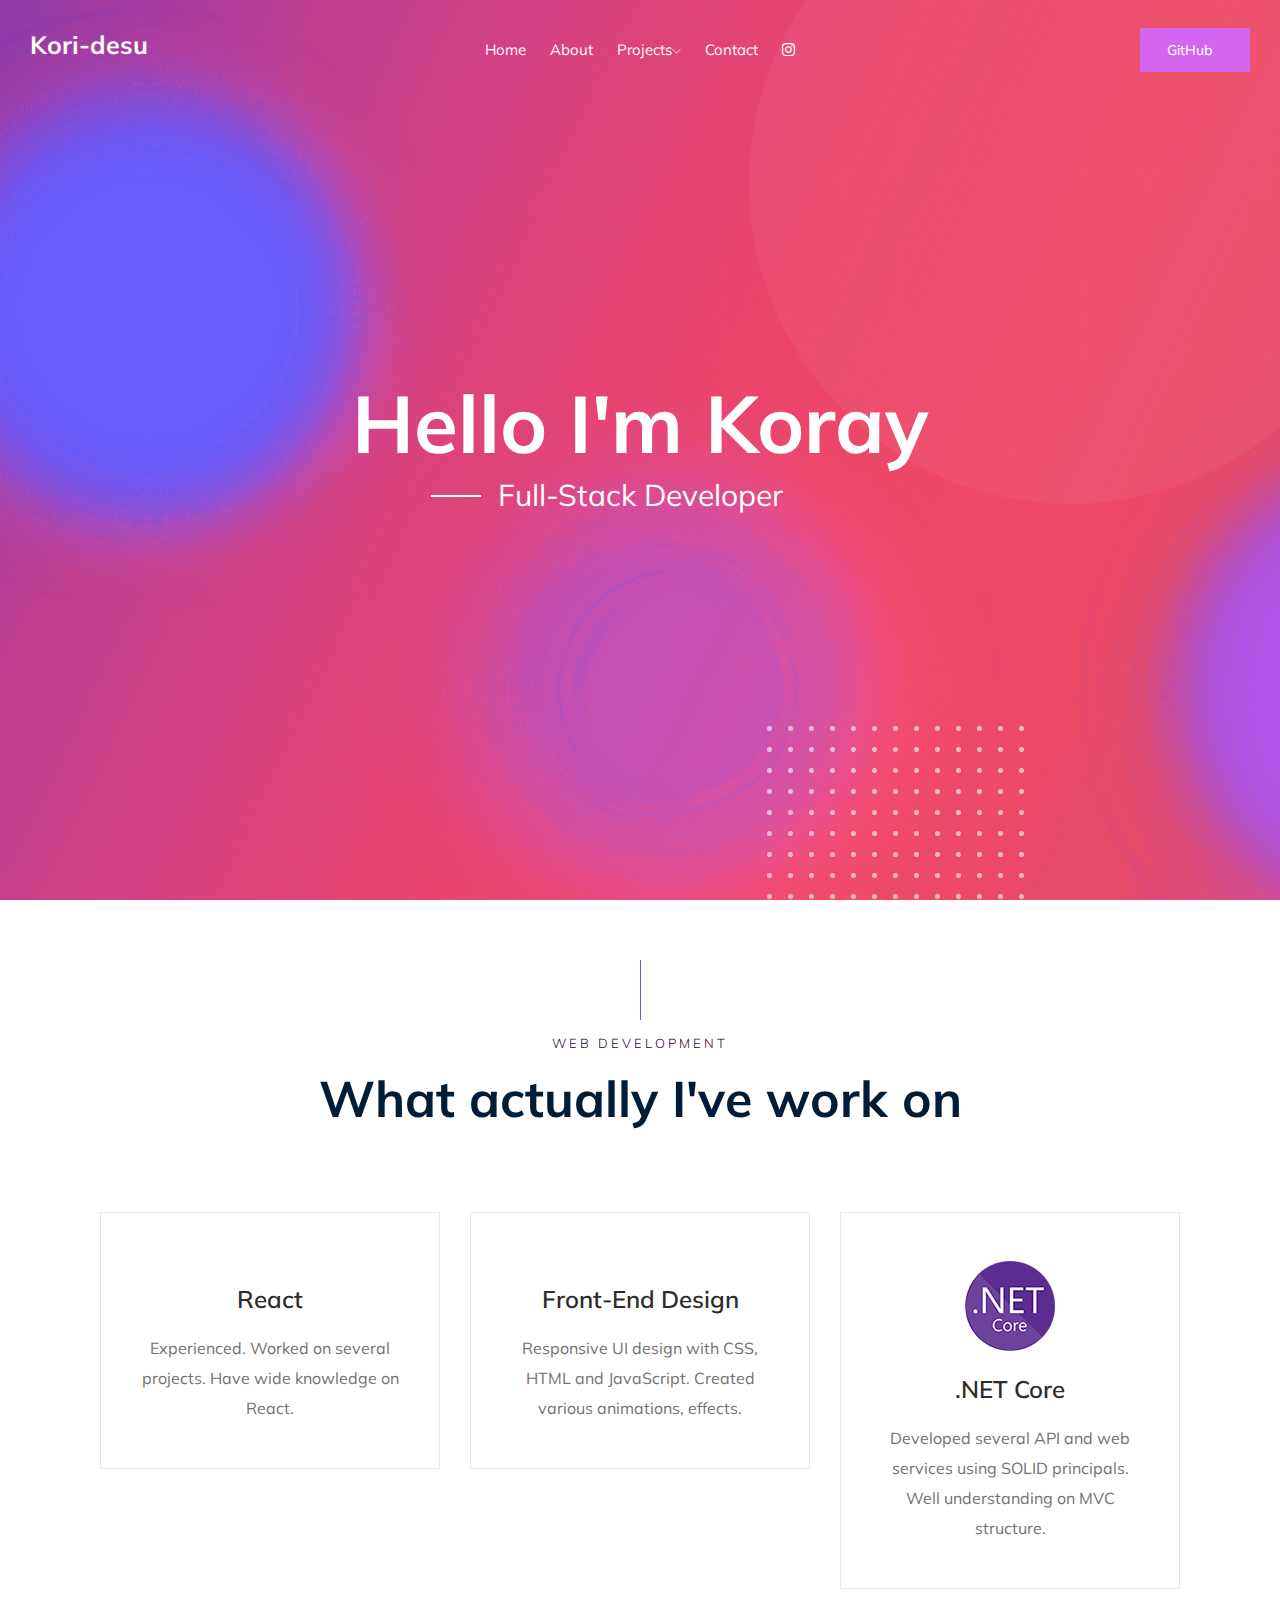
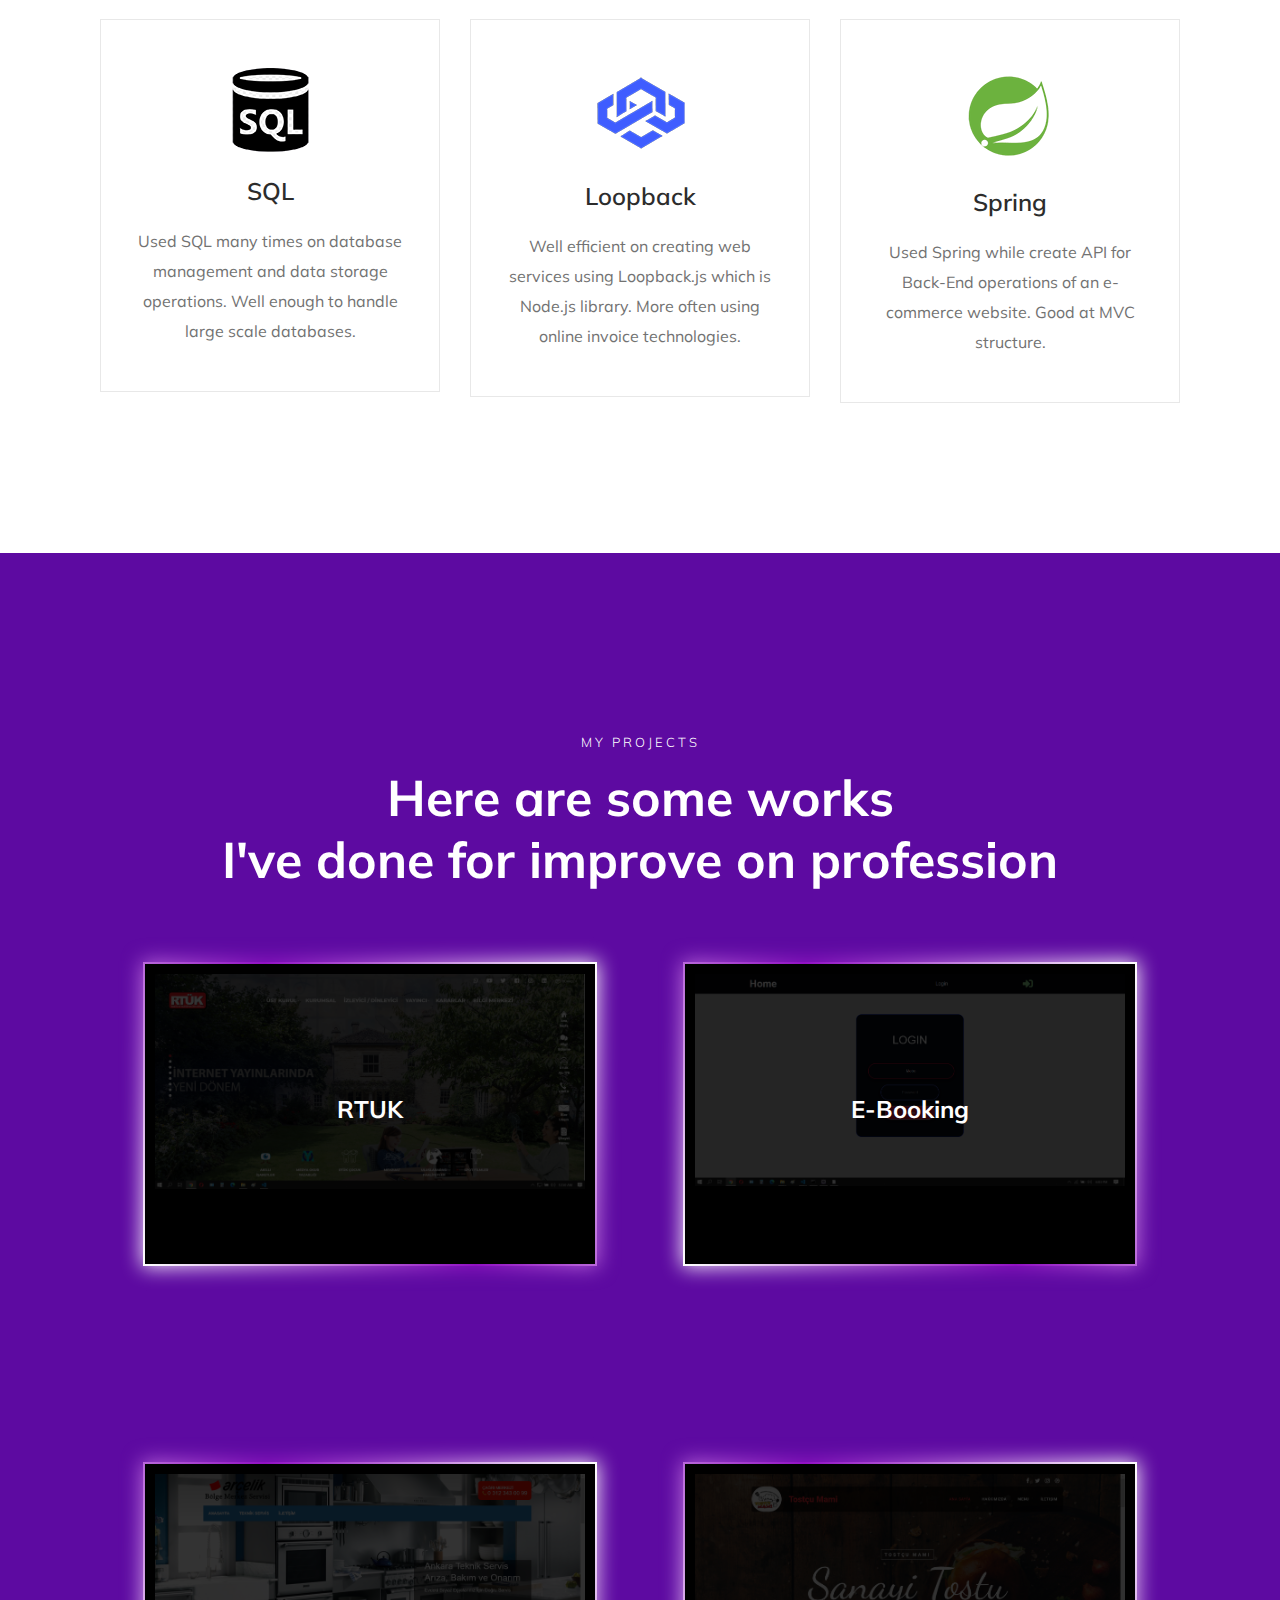
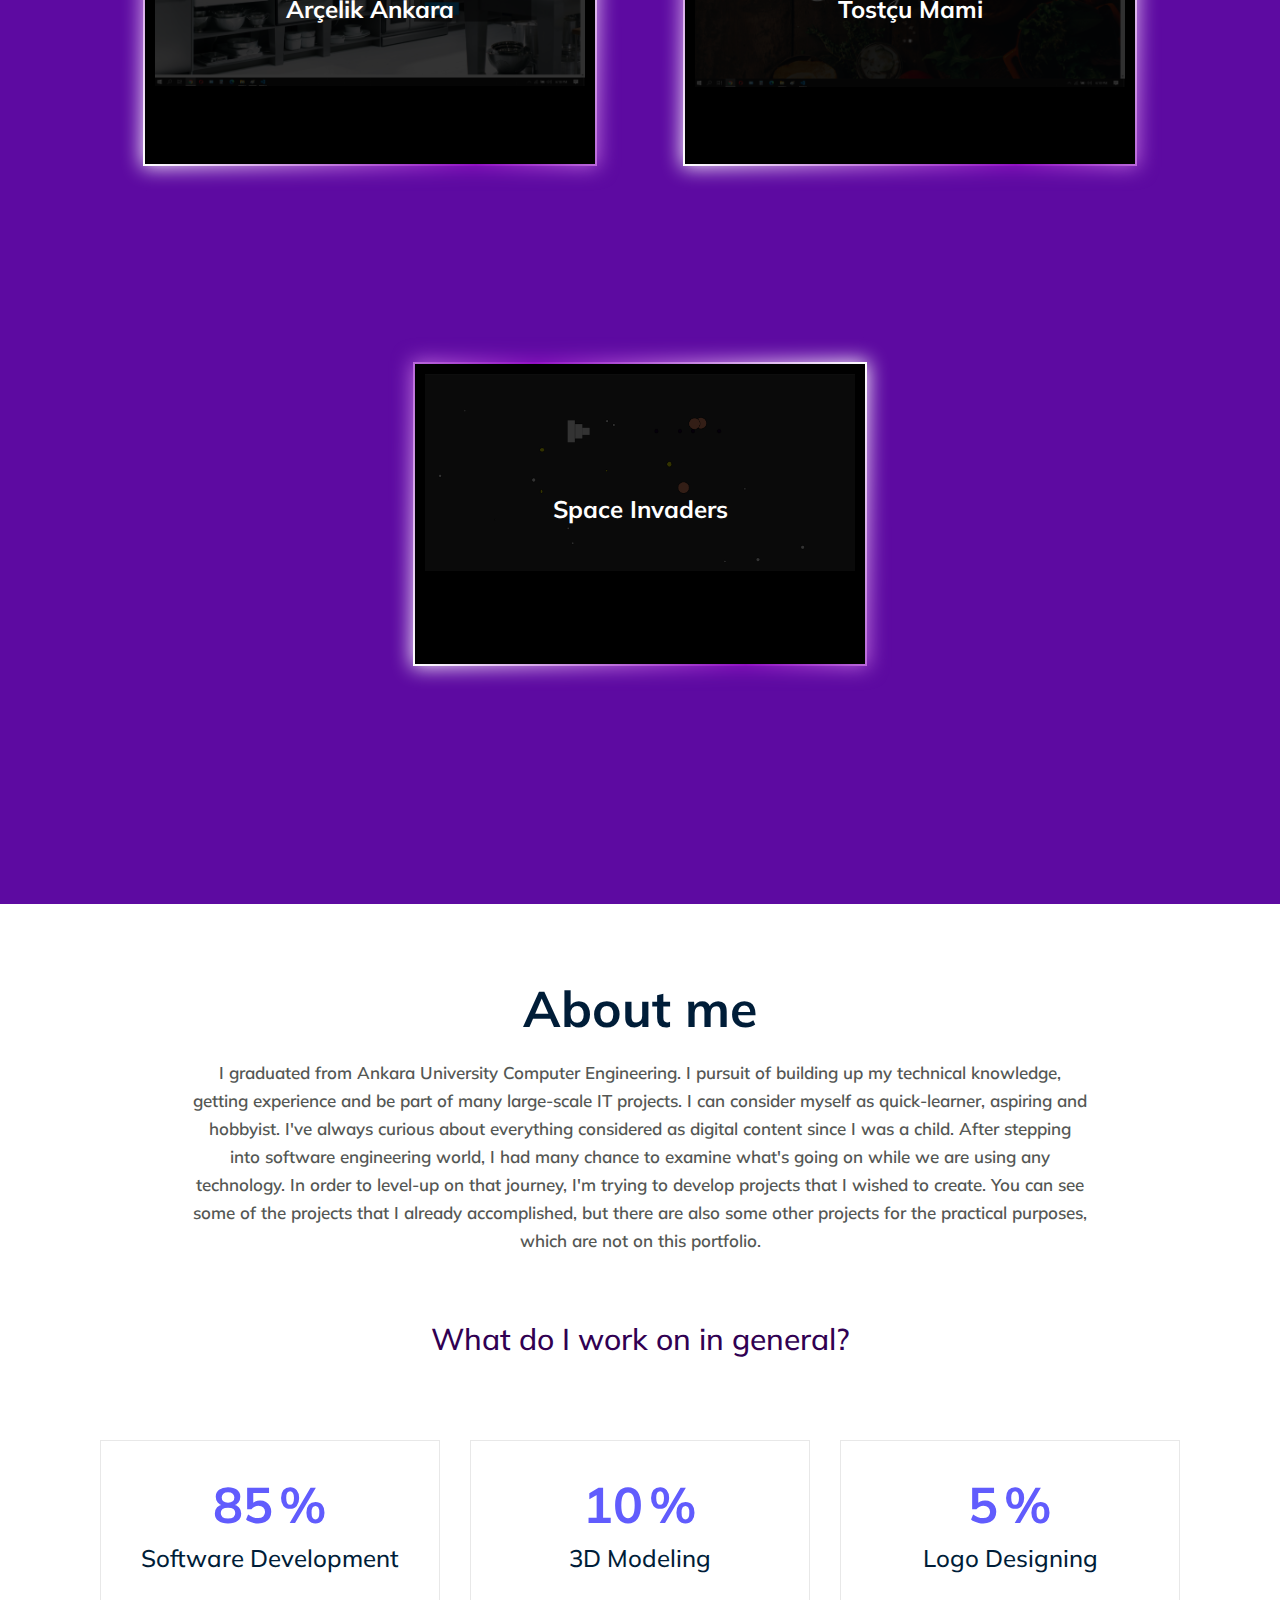
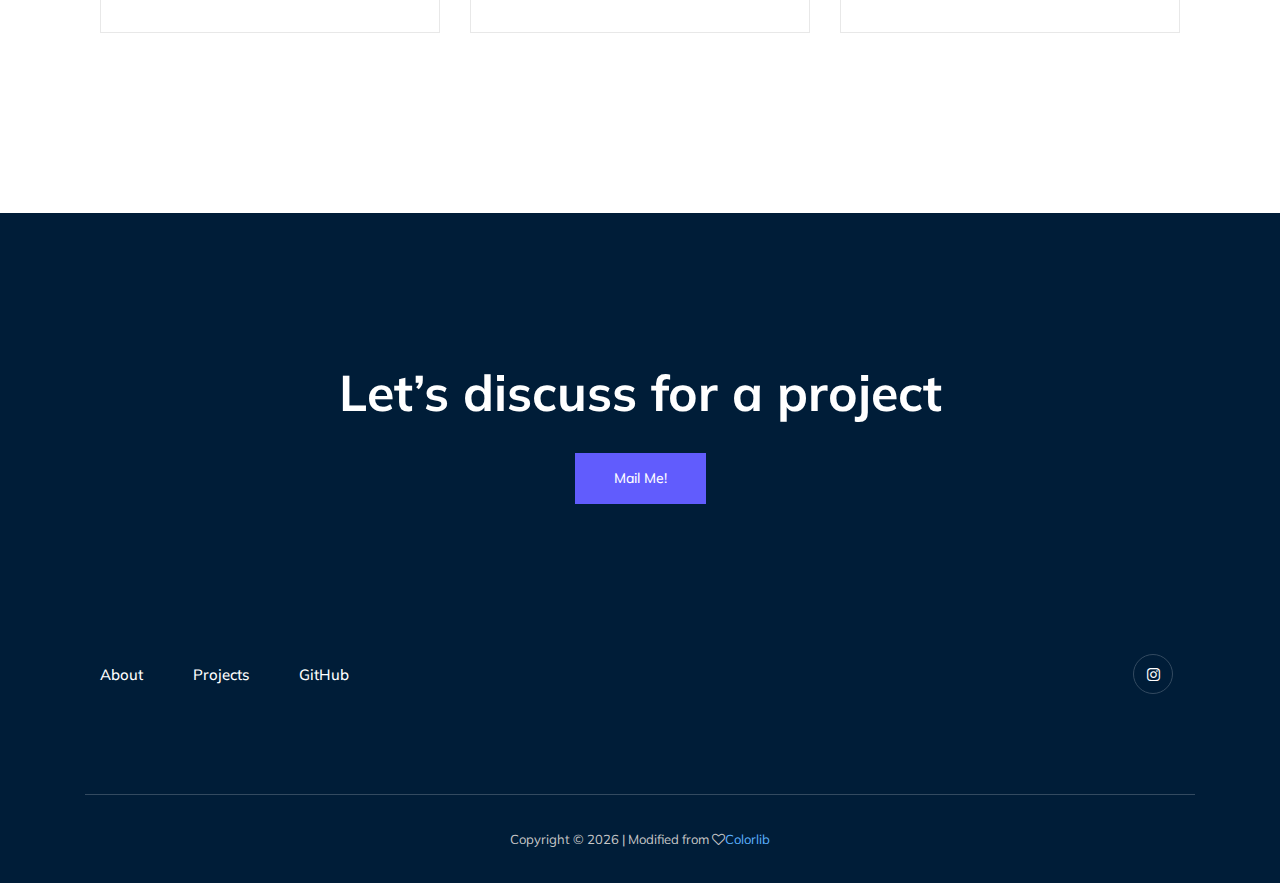
==== commit 8be76541: "new Project space invaders added" ====
--- a/index.html
+++ b/index.html
@@ -339,6 +339,32 @@
                 </div>
               </div>
             </div>
+            <div class = "row">
+              <div class="col-xl-12 col-md-12 col-lg-12">
+                <div class="project-holder">
+                  <div class="project-card">
+                    <div class="imgBox">
+                      <a
+                        href="img/Arçelik/thumbnail.png"
+                        class="popup popup-image"
+                      >
+                        <img src="img/SpaceInvaders/SpaceInvadersThumbnail.png" alt="" />
+                      </a>
+                    </div>
+                    <div class="project-content">
+                      <div>
+                        <h3>Space Invaders</h3>
+                        <p>
+                          Space Invaders Game
+                          Written by pure javascript and used P5.js. Still work on progress.
+                        </p>
+                        <a href="SpaceInvaders/space-invaders.html">Read More</a>
+                      </div>
+                    </div>
+                  </div>
+                </div>
+              </div>
+            </div>
 
             <!-- / project area -->
           </div>
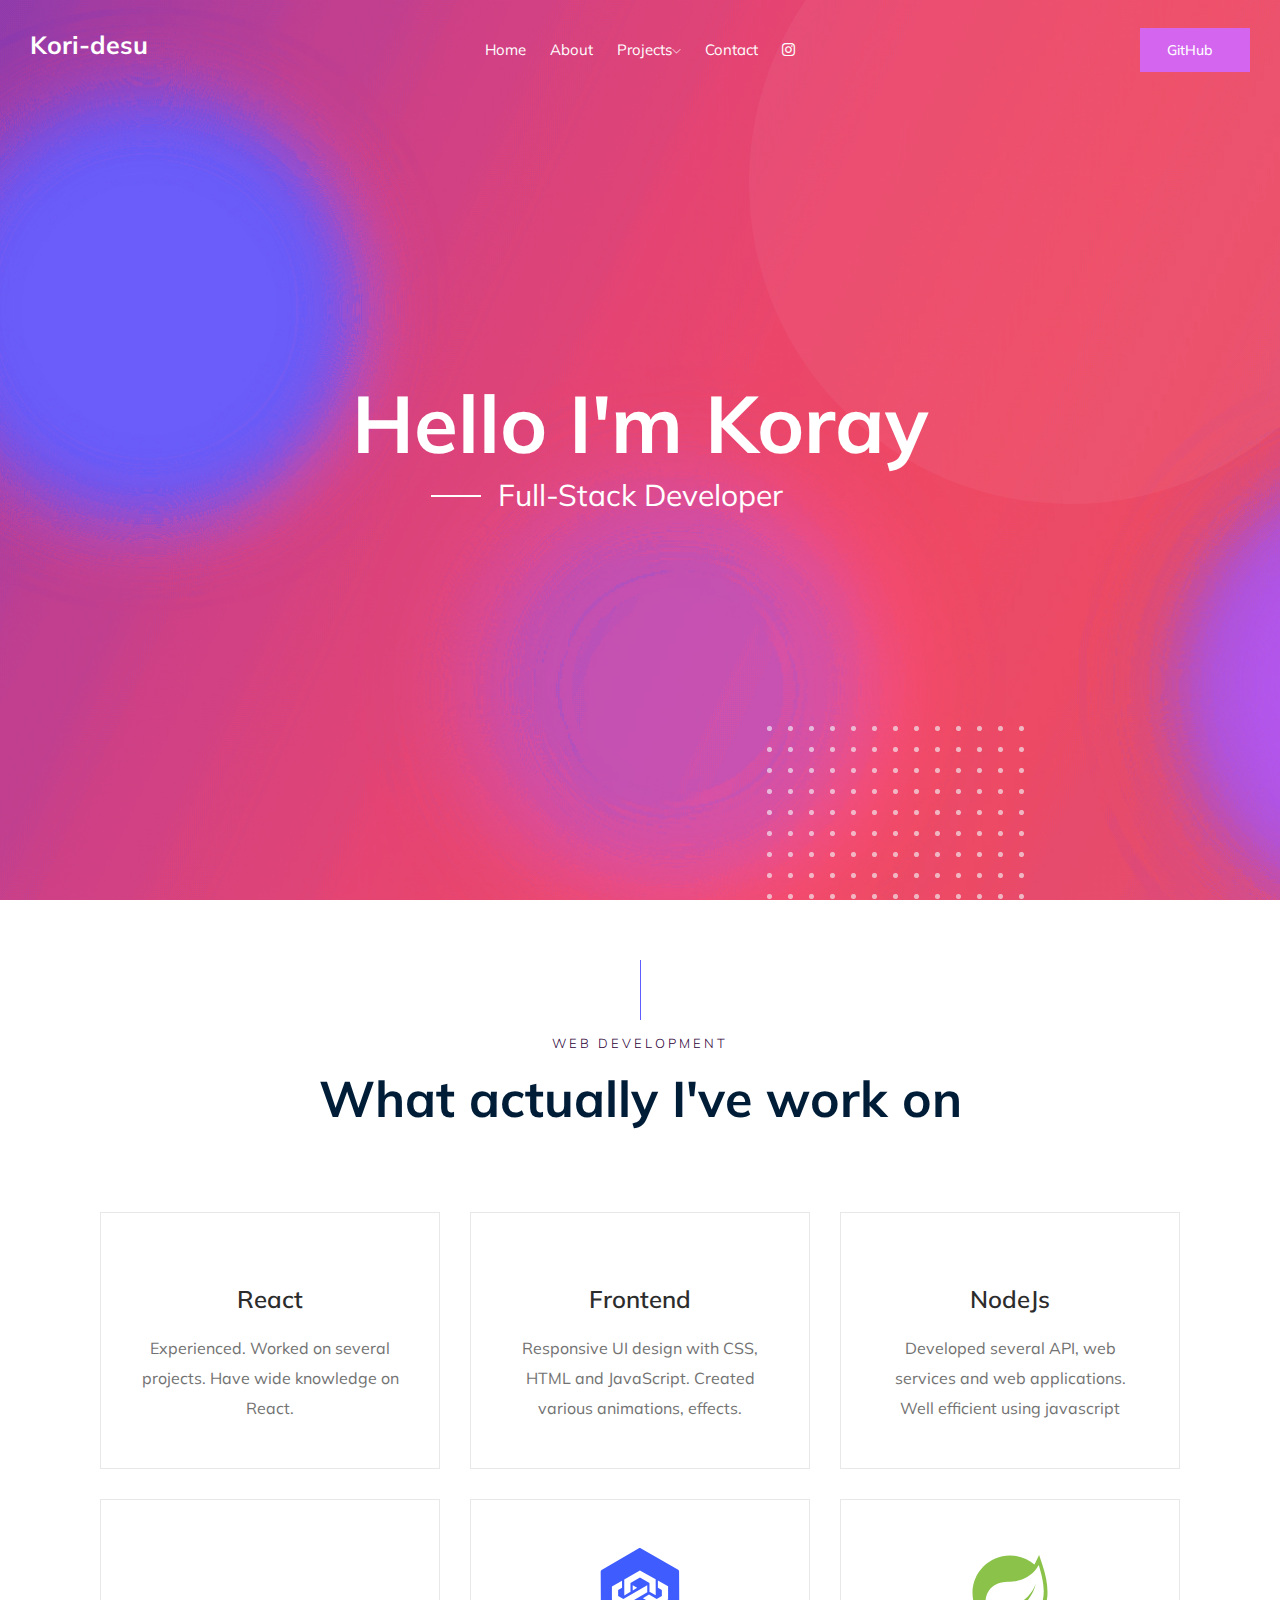
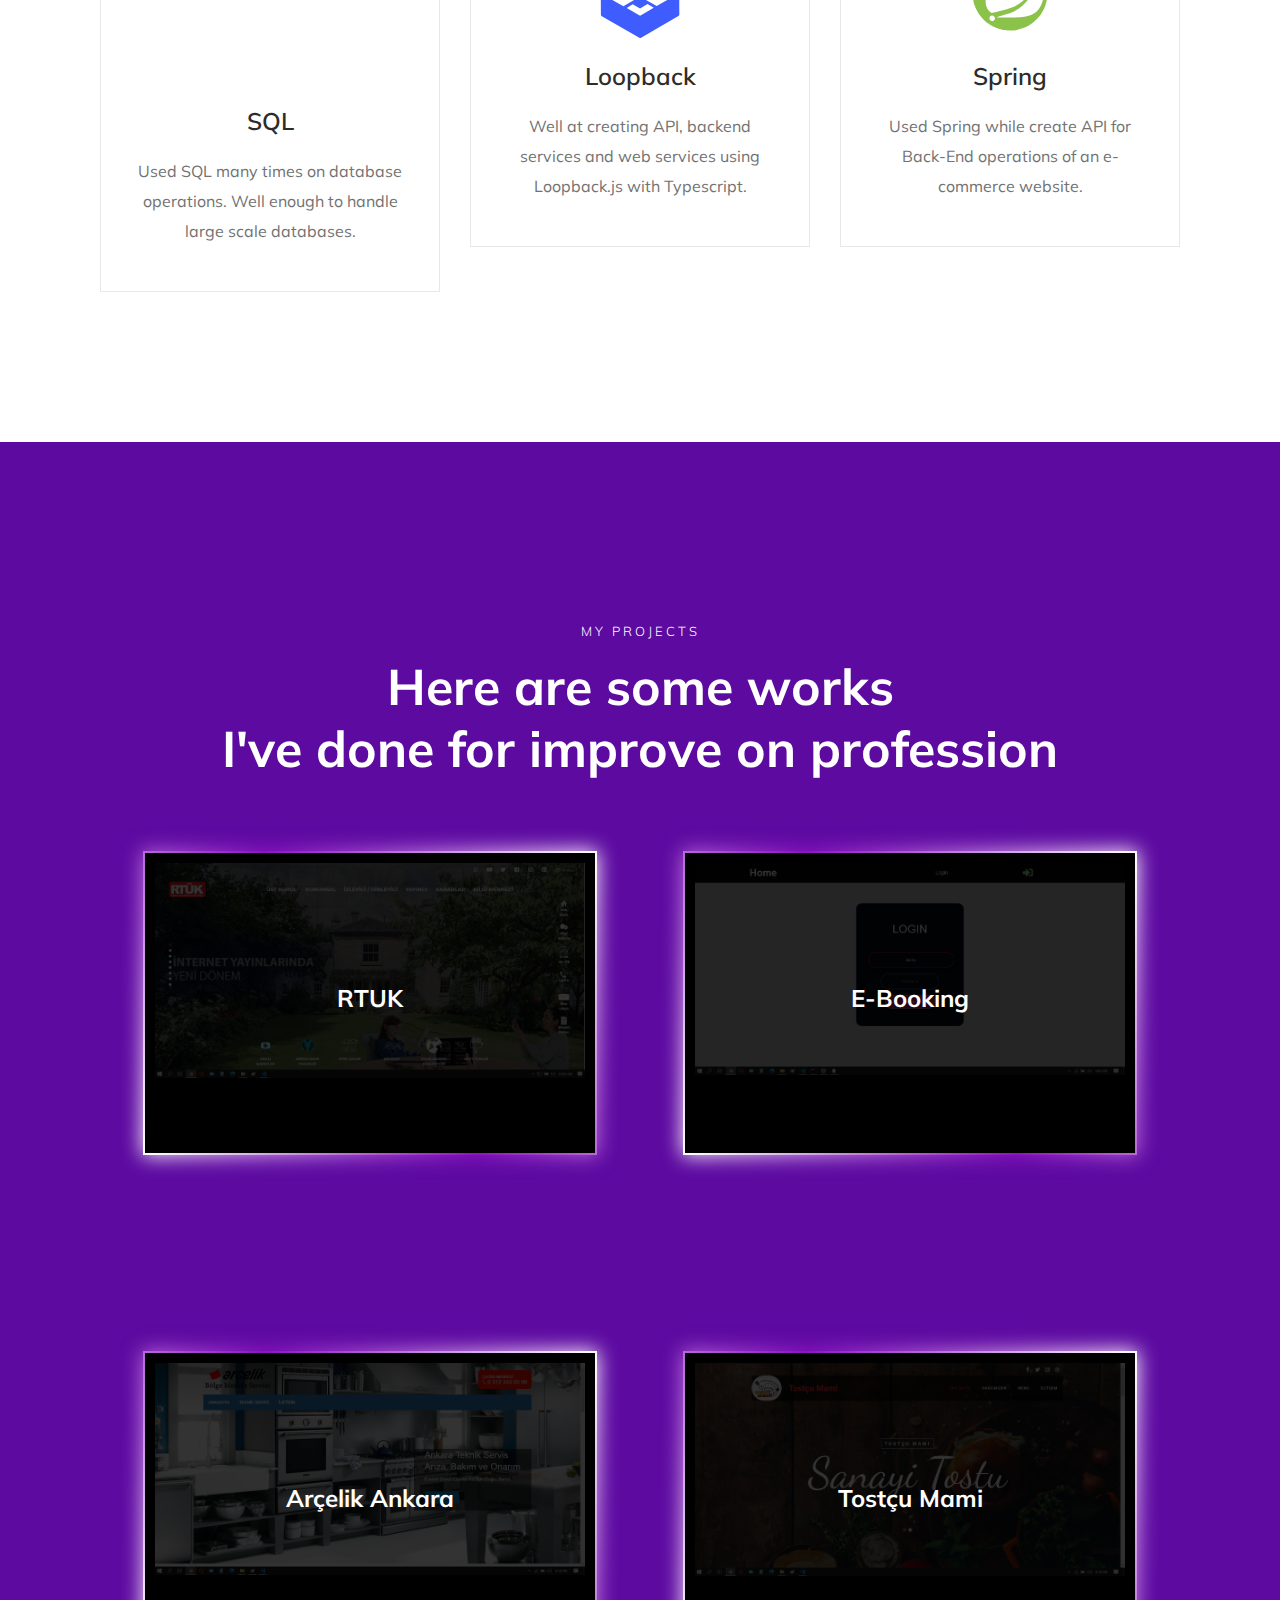
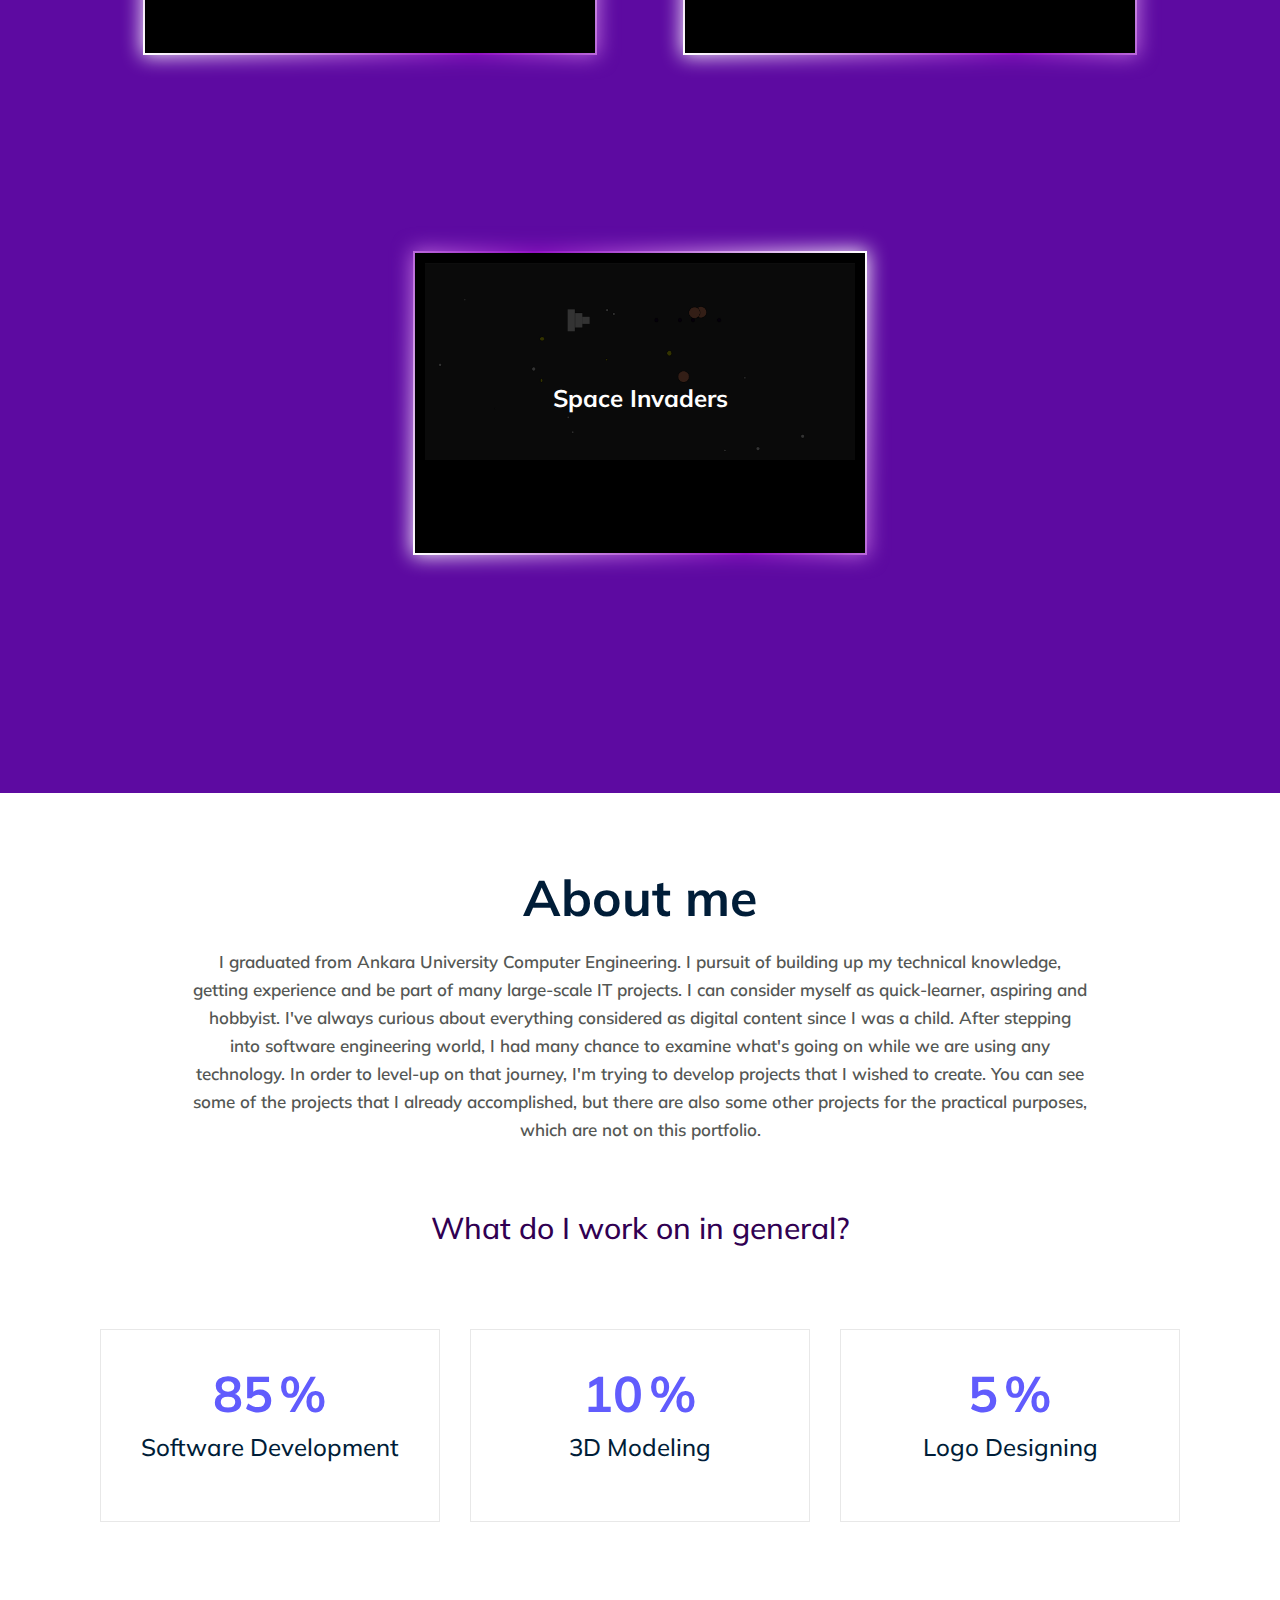
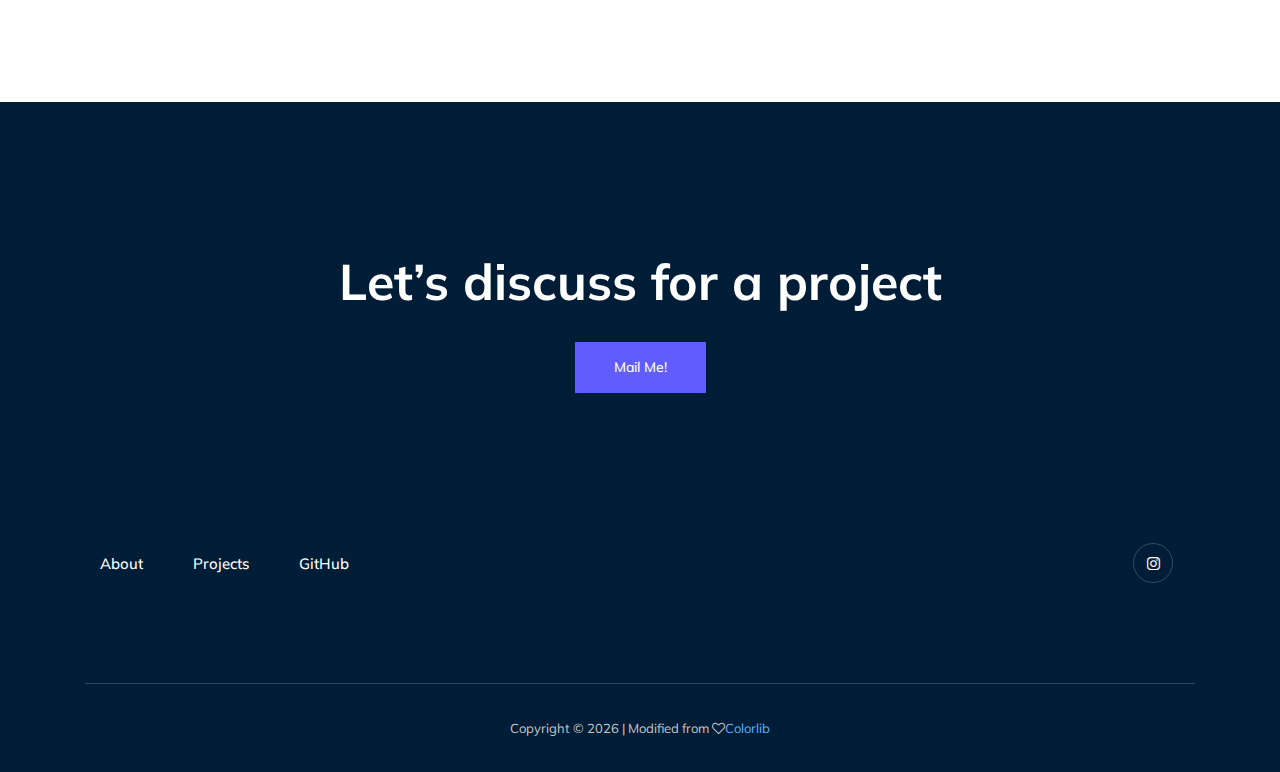
==== commit aeb19673: "Icons changed" ====
--- a/index.html
+++ b/index.html
@@ -135,7 +135,6 @@
           <div class="col-xl-4 col-md-4">
             <div class="single_service text-center">
               <div class="icon">
-                <!-- <img src="img/svg_icon/1.svg" alt=""> -->
                 <i
                   style="font-size: 90px; color: rgb(29, 165, 206)"
                   class="fab fa-react"
@@ -156,7 +155,7 @@
                   class="fab fa-css3-alt"
                 ></i>
               </div>
-              <h3>Front-End Design</h3>
+              <h3>Frontend</h3>
               <p>
                 Responsive UI design with CSS, HTML and JavaScript. Created
                 various animations, effects.
@@ -166,12 +165,15 @@
           <div class="col-xl-4 col-md-4">
             <div class="single_service text-center">
               <div class="icon">
-                <img src="img/svg_icon/asp.net_logo.png" alt="" />
-              </div>
-              <h3>.NET Core</h3>
-              <p>
-                Developed several API and web services using SOLID principals.
-                Well understanding on MVC structure.
+                <i
+                  style="font-size: 90px; color: rgb(104, 160, 99)"
+                  class="fa-brands fa-node-js"
+                ></i>
+              </div>
+              <h3>NodeJs</h3>
+              <p>
+                Developed several API, web services and web applications. Well
+                efficient using javascript
               </p>
             </div>
           </div>
@@ -180,37 +182,40 @@
           <div class="col-xl-4 col-md-4">
             <div class="single_service text-center">
               <div class="icon">
-                <img src="img/svg_icon/sql.png" alt="" />
+                <i style="font-size: 90px" class="fa-solid fa-database"></i>
               </div>
               <h3>SQL</h3>
               <p>
-                Used SQL many times on database management and data storage
-                operations. Well enough to handle large scale databases.
+                Used SQL many times on database operations. Well enough to
+                handle large scale databases.
               </p>
             </div>
           </div>
           <div class="col-xl-4 col-md-4">
             <div class="single_service text-center">
               <div class="icon">
-                <img src="img/svg_icon/loopback.png" alt="" />
+                <img
+                  class="no_icon"
+                  style="width: 90px"
+                  src="img/svg_icon/loopback-icon-svgrepo-com.svg"
+                />
               </div>
               <h3>Loopback</h3>
               <p>
-                Well efficient on creating web services using Loopback.js which
-                is Node.js library. More often using online invoice
-                technologies.
+                Well at creating API, backend services and web services using
+                Loopback.js with Typescript.
               </p>
             </div>
           </div>
           <div class="col-xl-4 col-md-4">
             <div class="single_service text-center">
               <div class="icon">
-                <img src="img/svg_icon/spring.png" alt="" />
+                <img src="img/svg_icon/icons8-spring-logo.svg" alt="" />
               </div>
               <h3>Spring</h3>
               <p>
                 Used Spring while create API for Back-End operations of an
-                e-commerce website. Good at MVC structure.
+                e-commerce website.
               </p>
             </div>
           </div>
@@ -339,26 +344,29 @@
                 </div>
               </div>
             </div>
-            <div class = "row">
+            <div class="row">
               <div class="col-xl-12 col-md-12 col-lg-12">
                 <div class="project-holder">
                   <div class="project-card">
                     <div class="imgBox">
                       <a
-                        href="img/Arçelik/thumbnail.png"
+                        href="img/SpaceInvaders/SpaceInvadersThumbnail.png"
                         class="popup popup-image"
                       >
-                        <img src="img/SpaceInvaders/SpaceInvadersThumbnail.png" alt="" />
+                        <img
+                          src="img/SpaceInvaders/SpaceInvadersThumbnail.png"
+                          alt=""
+                        />
                       </a>
                     </div>
                     <div class="project-content">
                       <div>
                         <h3>Space Invaders</h3>
                         <p>
-                          Space Invaders Game
-                          Written by pure javascript and used P5.js. Still work on progress.
+                          Space Invaders Game Written by pure javascript and
+                          used P5.js. Still work on progress.
                         </p>
-                        <a href="SpaceInvaders/space-invaders.html">Read More</a>
+                        <a href="SpaceInvaders/space-invaders.html">Play Now</a>
                       </div>
                     </div>
                   </div>
@@ -552,9 +560,10 @@
     <script src="js/jquery.validate.min.js"></script>
     <script src="js/mail-script.js"></script>
     <script
-      src="https://kit.fontawesome.com/30a2c29985.js"
+      src="https://kit.fontawesome.com/74d1d6ecc8.js"
       crossorigin="anonymous"
     ></script>
+
     <script src="js/main.js"></script>
     <script src="js/smooth-scroll.polyfills.js"></script>
     <script>
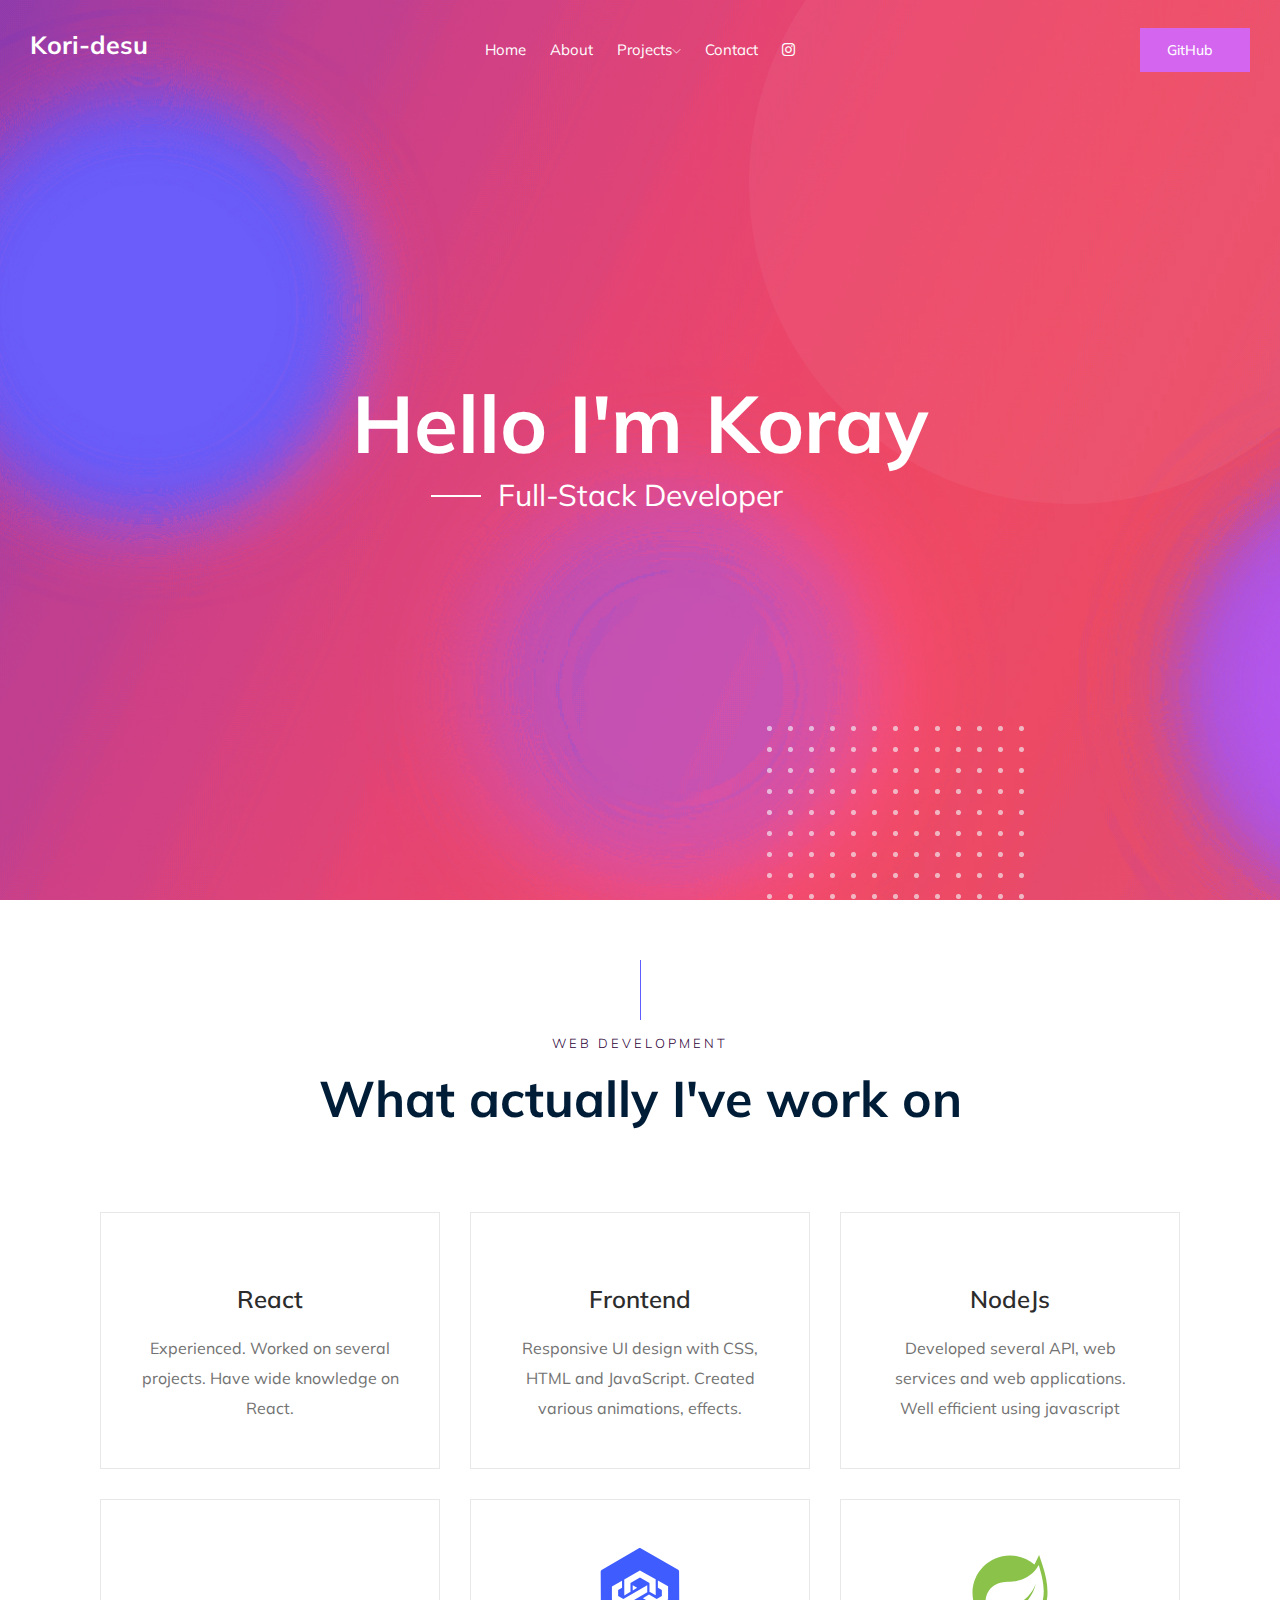
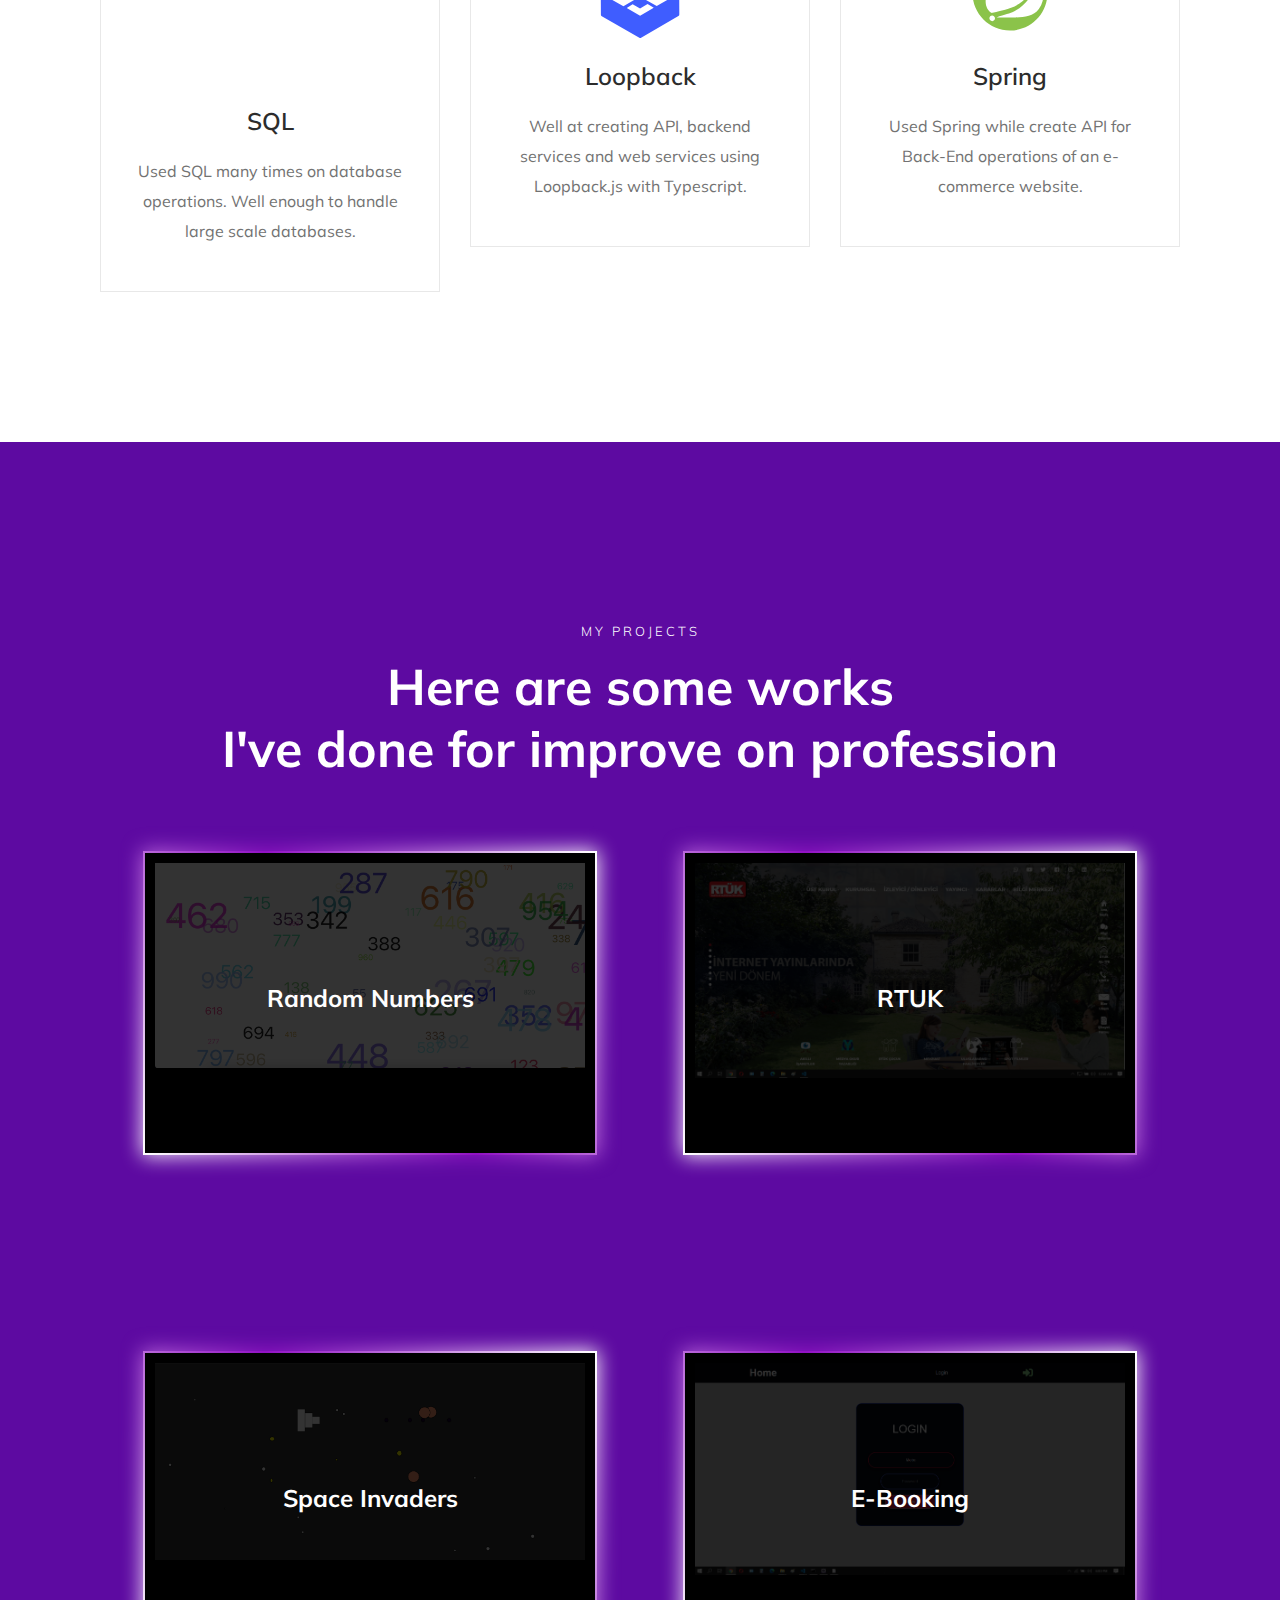
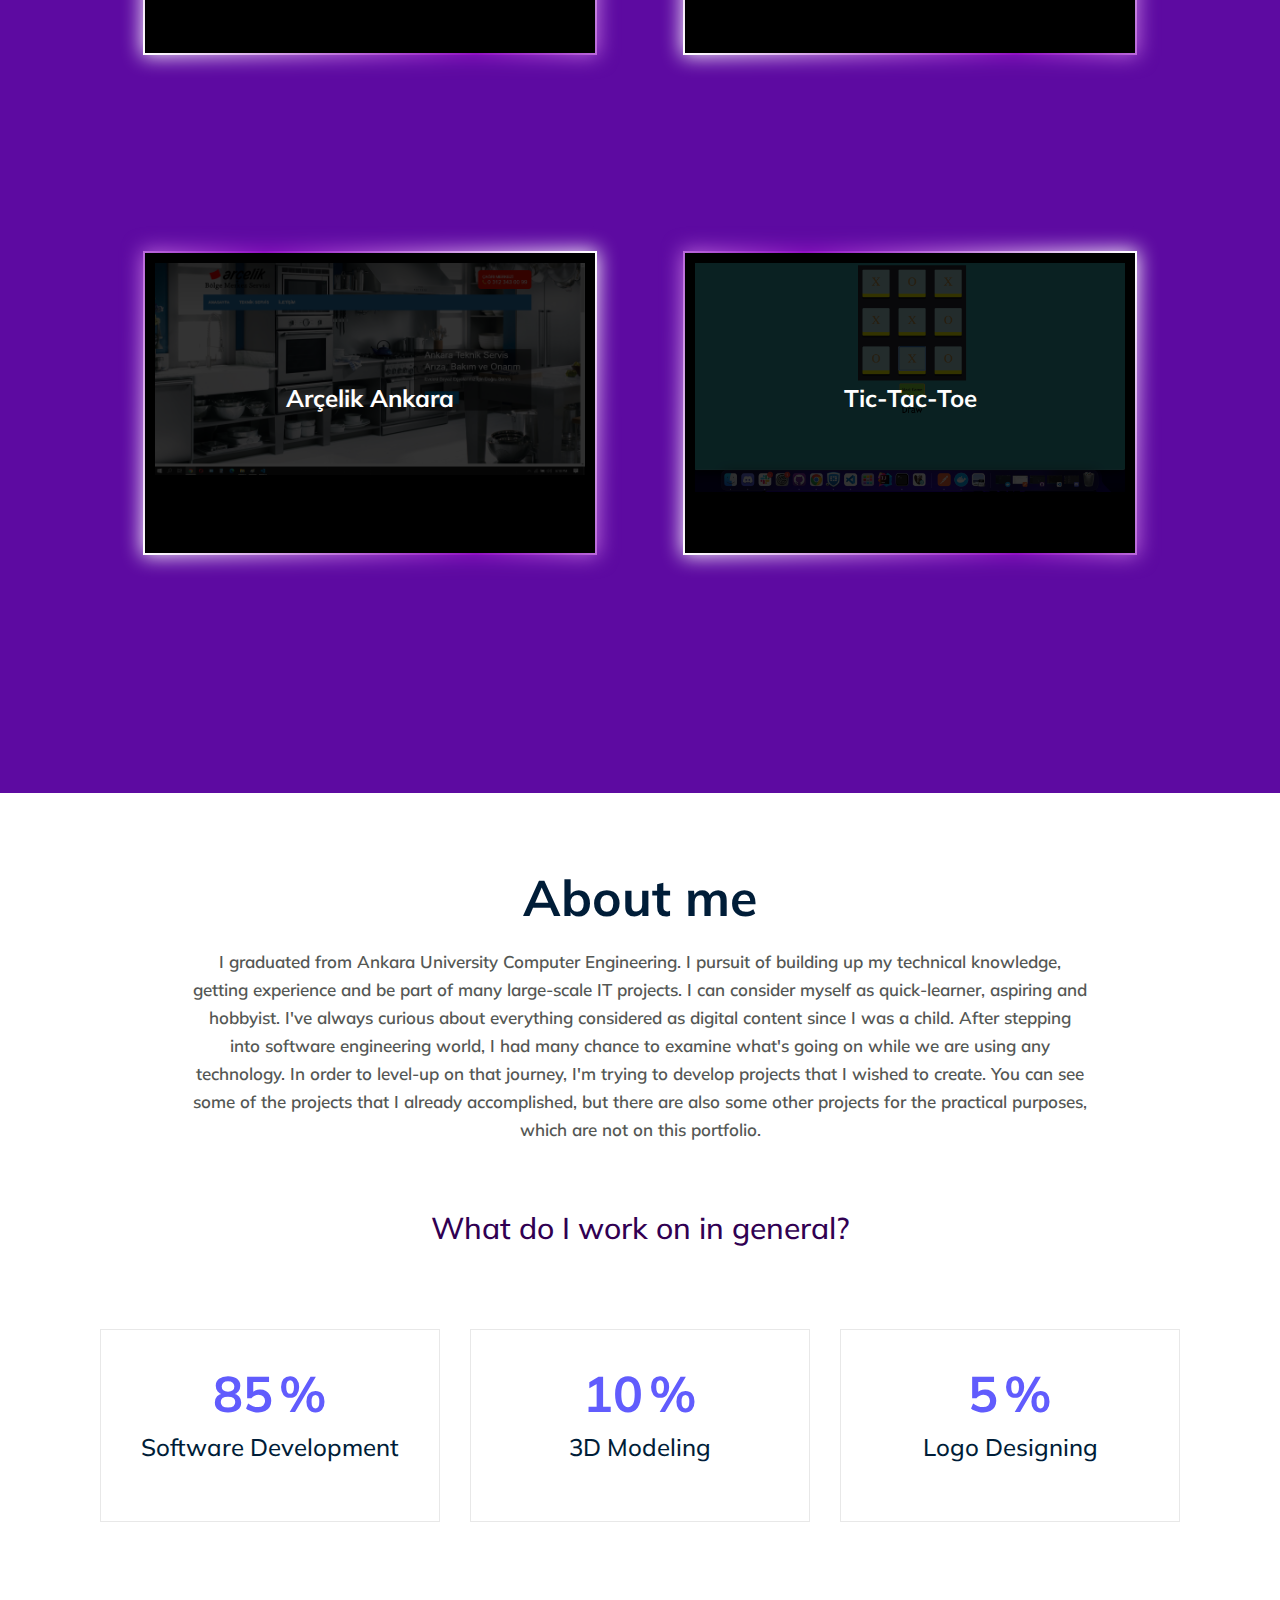
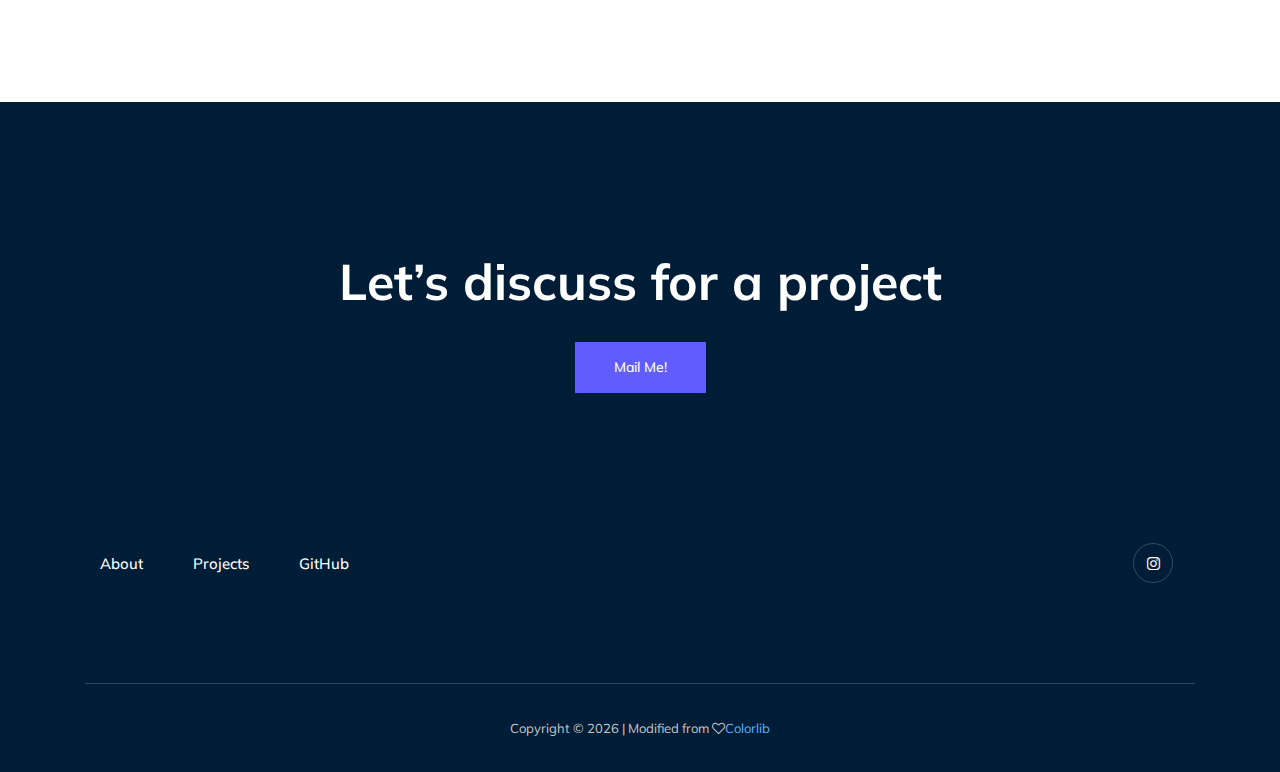
==== commit f71c5889: "new project added" ====
--- a/index.html
+++ b/index.html
@@ -237,7 +237,35 @@
               </h3>
             </div>
             <!-- project area -->
+
             <div class="row">
+              <div class="col-xl-6 col-md-12 col-lg-6">
+                <div class="project-holder">
+                  <div class="project-card">
+                    <div class="imgBox">
+                      <a
+                        href="img/RandomNumbers/random-numbers.png"
+                        class="popup popup-image"
+                      >
+                        <img
+                          src="img/RandomNumbers/random-numbers.png"
+                          alt=""
+                        />
+                      </a>
+                    </div>
+                    <div class="project-content">
+                      <div>
+                        <h3>Random Numbers</h3>
+                        <p>Just random numbers floating. For fun.</p>
+                        <a href="https://koridesu.github.io/random-numbers/"
+                          >koridesu.github.io/random-numbers/</a
+                        >
+                      </div>
+                    </div>
+                  </div>
+                </div>
+              </div>
+
               <div class="col-xl-6 col-md-12 col-lg-6">
                 <div class="project-holder">
                   <div class="project-card">
@@ -265,6 +293,36 @@
                   </div>
                 </div>
               </div>
+            </div>
+
+            <div class="row">
+              <div class="col-xl-6 col-md-12 col-lg-6">
+                <div class="project-holder">
+                  <div class="project-card">
+                    <div class="imgBox">
+                      <a
+                        href="img/SpaceInvaders/SpaceInvadersThumbnail.png"
+                        class="popup popup-image"
+                      >
+                        <img
+                          src="img/SpaceInvaders/SpaceInvadersThumbnail.png"
+                          alt=""
+                        />
+                      </a>
+                    </div>
+                    <div class="project-content">
+                      <div>
+                        <h3>Space Invaders</h3>
+                        <p>
+                          Space Invaders Game Written by pure javascript and
+                          used P5.js. Still work on progress.
+                        </p>
+                        <a href="SpaceInvaders/space-invaders.html">Play Now</a>
+                      </div>
+                    </div>
+                  </div>
+                </div>
+              </div>
 
               <div class="col-xl-6 col-md-12 col-lg-6">
                 <div class="project-holder">
@@ -325,48 +383,23 @@
                   <div class="project-card">
                     <div class="imgBox">
                       <a
-                        href="img/TostcuMami/thumbnail.png"
+                        href="img/React-tic-tac-toe/tic-tac-toe.png"
                         class="popup popup-image"
-                        ><img src="img/TostcuMami/thumbnail.png" alt="" />
-                      </a>
-                    </div>
-                    <div class="project-content">
-                      <div>
-                        <h3>Tostçu Mami</h3>
-                        <p>
-                          Briefly flavor theme design. For promotional needs but
-                          not published yet.
-                        </p>
-                        <a href="e-booking.html">Read More</a>
-                      </div>
-                    </div>
-                  </div>
-                </div>
-              </div>
-            </div>
-            <div class="row">
-              <div class="col-xl-12 col-md-12 col-lg-12">
-                <div class="project-holder">
-                  <div class="project-card">
-                    <div class="imgBox">
-                      <a
-                        href="img/SpaceInvaders/SpaceInvadersThumbnail.png"
-                        class="popup popup-image"
-                      >
-                        <img
-                          src="img/SpaceInvaders/SpaceInvadersThumbnail.png"
+                        ><img
+                          src="img/React-tic-tac-toe/tic-tac-toe.png"
                           alt=""
                         />
                       </a>
                     </div>
                     <div class="project-content">
                       <div>
-                        <h3>Space Invaders</h3>
+                        <h3>Tic-Tac-Toe</h3>
                         <p>
-                          Space Invaders Game Written by pure javascript and
-                          used P5.js. Still work on progress.
+                          Classic tic-tac-toe with react, for practicing skills.
                         </p>
-                        <a href="SpaceInvaders/space-invaders.html">Play Now</a>
+                        <a href="https://koridesu.github.io/React-tic-tac-toe/"
+                          >koridesu/github.io/React-tic-tac-toe</a
+                        >
                       </div>
                     </div>
                   </div>
